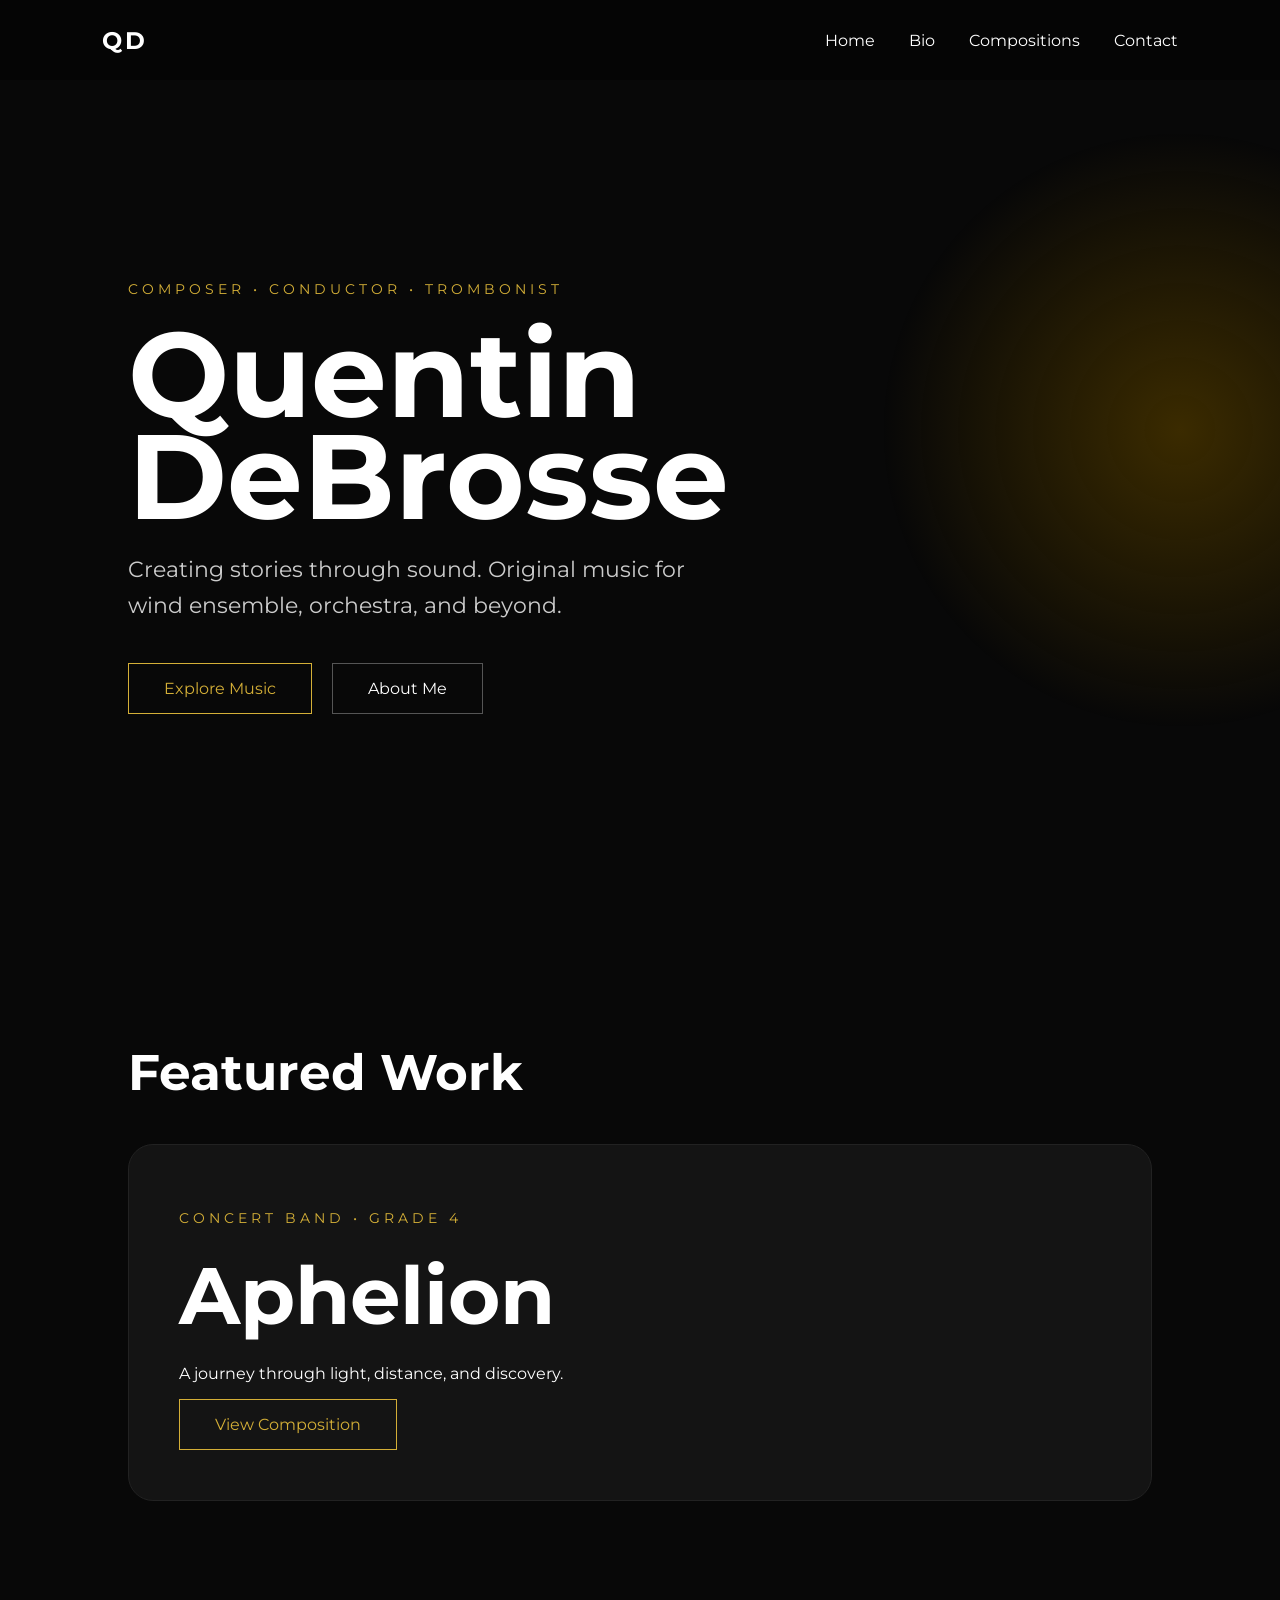
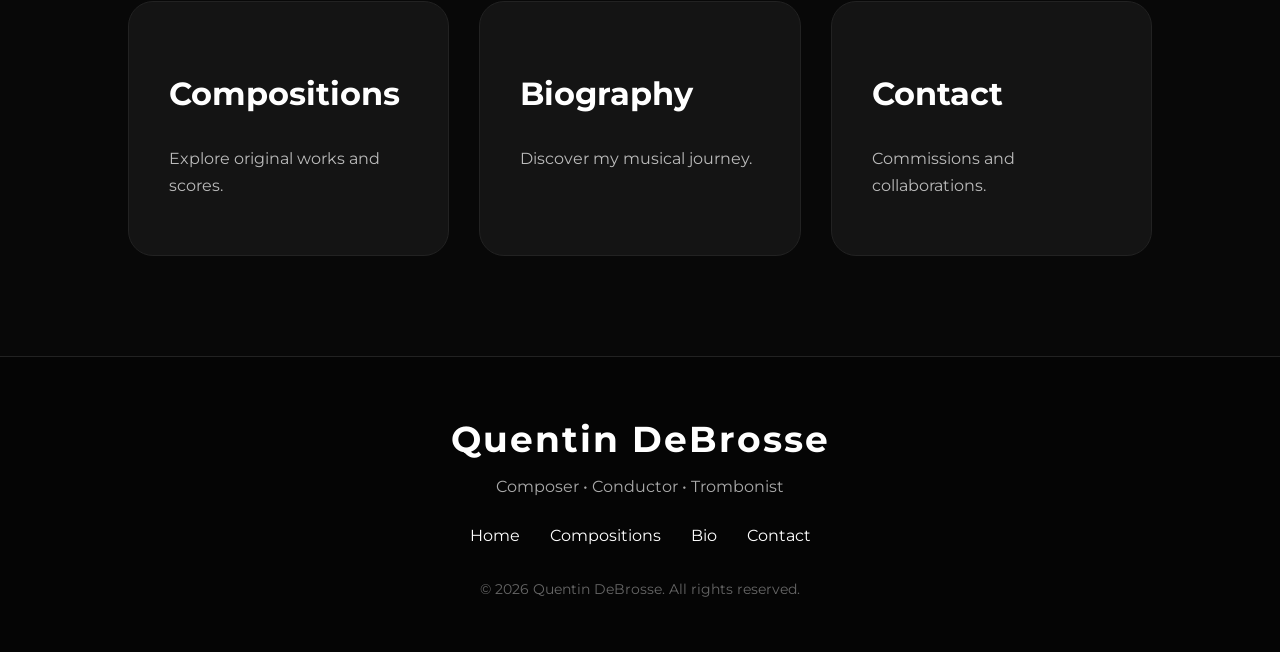
==== index.html @ 2dcfcf7d "Update index.html" ====
<!DOCTYPE html>
<html>

<head>
<title>Quentin DeBrosse | Composer</title>

<link rel="stylesheet" href="style.css?v=99">

<link rel="icon" type="image/png" href="favicon.png">
<link rel="shortcut icon" href="favicon.png">

</head>


<body>


<div class="particles">

<span></span><span></span><span></span><span></span><span></span>
<span></span><span></span><span></span><span></span><span></span>
<span></span><span></span><span></span><span></span><span></span>
<span></span><span></span><span></span><span></span><span></span>
<span></span><span></span><span></span><span></span><span></span>

</div>



<nav>

<h2>QD</h2>

<div>
<a href="index.html">Home</a>
<a href="bio.html">Bio</a>
<a href="compositions.html">Compositions</a>
<a href="contact.html">Contact</a>
</div>

</nav>





<section class="hero">


<div class="background-shape"></div>


<div class="hero-content">


<p class="eyebrow">
COMPOSER • CONDUCTOR • TROMBONIST
</p>



<h1>
Quentin<br>
DeBrosse
</h1>



<p class="hero-description">
Creating stories through sound.
Original music for wind ensemble, orchestra, and beyond.
</p>



<div class="hero-buttons">

<a class="button" href="compositions.html">
Explore Music
</a>


<a class="button secondary" href="bio.html">
About Me
</a>

</div>


</div>


</section>






<section class="featured">


<h2>
Featured Work
</h2>



<div class="feature-card">


<p class="eyebrow">
CONCERT BAND • GRADE 4
</p>


<h3>
Aphelion
</h3>


<p>
A journey through light, distance, and discovery.
</p>


<a class="button" href="compositions.html">
View Composition
</a>


</div>


</section>






<section class="quick-links">


<a href="compositions.html">

<h3>
Compositions
</h3>

<p>
Explore original works and scores.
</p>

</a>



<a href="bio.html">

<h3>
Biography
</h3>

<p>
Discover my musical journey.
</p>

</a>



<a href="contact.html">

<h3>
Contact
</h3>

<p>
Commissions and collaborations.
</p>

</a>


</section>





<footer>

<h2>Quentin DeBrosse</h2>

<p>
Composer • Conductor • Trombonist
</p>


<div class="footer-links">

<a href="index.html">Home</a>
<a href="compositions.html">Compositions</a>
<a href="bio.html">Bio</a>
<a href="contact.html">Contact</a>

</div>


<p class="copyright">
© 2026 Quentin DeBrosse. All rights reserved.
</p>


</footer>





</body>

</html>
---- style.css ----
@import url('https://fonts.googleapis.com/css2?family=Montserrat:wght@300;500;700&display=swap');

*{
    box-sizing:border-box;
}

html{
    scroll-behavior:smooth;
}

body{
    margin:0;
    background:#080808;
    color:white;
    font-family:'Montserrat',sans-serif;
    overflow-x:hidden;
}


/* =====================
   PARTICLES
===================== */

.particles{
    position:fixed;
    inset:0;
    overflow:hidden;
    pointer-events:none;
    z-index:0;
}


.particles span{
    position:absolute;
    width:4px;
    height:4px;
    background:#d4af37;
    border-radius:50%;
    opacity:.25;
    animation:float 20s infinite linear;
}


.particles span:nth-child(1){left:5%;animation-duration:18s;}
.particles span:nth-child(2){left:15%;animation-duration:25s;}
.particles span:nth-child(3){left:25%;animation-duration:22s;}
.particles span:nth-child(4){left:35%;animation-duration:30s;}
.particles span:nth-child(5){left:45%;animation-duration:20s;}
.particles span:nth-child(6){left:55%;animation-duration:27s;}
.particles span:nth-child(7){left:65%;animation-duration:23s;}
.particles span:nth-child(8){left:75%;animation-duration:31s;}
.particles span:nth-child(9){left:85%;animation-duration:21s;}
.particles span:nth-child(10){left:95%;animation-duration:28s;}



/* =====================
   NAVBAR
===================== */

nav{
    height:80px;
    display:flex;
    justify-content:space-between;
    align-items:center;
    padding:0 8%;
    background:#050505;
    position:relative;
    z-index:10;
}


nav h2{
    letter-spacing:3px;
}


nav a{
    color:white;
    text-decoration:none;
    margin-left:30px;
    transition:.3s;
}


nav a:hover{
    color:#d4af37;
}



/* =====================
   GLOBAL
===================== */

.eyebrow{
    color:#d4af37;
    letter-spacing:4px;
    font-size:14px;
}


.button{
    display:inline-block;
    padding:15px 35px;
    border:1px solid #d4af37;
    color:#d4af37;
    text-decoration:none;
    transition:.4s;
}


.button:hover{
    background:#d4af37;
    color:#000;
    transform:translateY(-5px);
}


/* =====================
   ANIMATIONS
===================== */

@keyframes float{
    from{
        transform:translateY(110vh);
    }

    to{
        transform:translateY(-20vh);
    }
}


@keyframes floatBox{
    0%,100%{
        transform:translateY(0);
    }

    50%{
        transform:translateY(-12px);
    }
}


@keyframes floatText{
    0%,100%{
        transform:translateY(0);
    }

    50%{
        transform:translateY(-8px);
    }
}


@keyframes fadeUp{
    from{
        opacity:0;
        transform:translateY(60px);
    }

    to{
        opacity:1;
        transform:none;
    }
}


@keyframes pulse{
    from{
        transform:scale(1);
    }

    to{
        transform:scale(1.25);
    }
}

/* =====================
   HOMEPAGE
===================== */


.hero{

    height:calc(100vh - 80px);
    display:flex;
    align-items:center;
    padding:0 10%;
    position:relative;
    overflow:hidden;
    z-index:2;

}


.background-shape{

    position:absolute;
    width:600px;
    height:600px;
    border-radius:50%;
    background:radial-gradient(circle,#3b2b00,transparent 70%);
    right:-200px;
    top:50px;
    animation:pulse 8s infinite alternate;

}



.hero-content{

    position:relative;
    z-index:3;
    animation:fadeUp 1.5s ease;

}



.hero h1{

    font-size:120px;
    line-height:.85;
    margin:25px 0;
    animation:titleMove 1.5s ease;

}



.hero-description{

    font-size:22px;
    max-width:600px;
    color:#ccc;
    line-height:1.6;

}



.hero-buttons{

    display:flex;
    gap:20px;
    margin-top:40px;

}



.secondary{

    border-color:#555;
    color:white;

}



/* =====================
   FEATURED SECTION
===================== */


.featured{

    padding:100px 10%;
    position:relative;
    z-index:2;

}



.featured h2{

    font-size:50px;

}



.feature-card{

    background:#141414;
    padding:50px;
    border-radius:25px;
    border:1px solid #222;
    animation:floatBox 8s infinite ease-in-out;
    transition:.5s;

}



.feature-card:hover{

    transform:translateY(-15px);
    border-color:#d4af37;
    box-shadow:0 30px 80px black;

}



.feature-card h3{

    font-size:80px;
    margin:20px 0;

}



/* =====================
   QUICK LINKS
===================== */


.quick-links{

    display:grid;
    grid-template-columns:repeat(3,1fr);
    gap:30px;
    padding:0 10% 100px;
    position:relative;
    z-index:2;

}



.quick-links a{

    background:#141414;
    border:1px solid #222;
    border-radius:25px;
    padding:40px;
    color:white;
    text-decoration:none;
    animation:floatBox 8s infinite ease-in-out;
    transition:.5s;

}



.quick-links a:hover{

    transform:translateY(-15px);
    border-color:#d4af37;
    box-shadow:0 25px 70px black;

}



.quick-links h3{

    font-size:32px;

}



.quick-links p{

    color:#bbb;
    line-height:1.7;

}



/* =====================
   COMPOSITIONS
===================== */


.composition-page{

    padding:100px 10%;
    position:relative;
    z-index:2;

}



.composition-header{

    animation:fadeUp 1.5s ease;
    margin-bottom:60px;

}



.composition-header h1{

    font-size:80px;
    margin:20px 0;

}



.composition-header p{

    color:#ccc;
    font-size:20px;

}



.composition-grid{

    display:grid;
    grid-template-columns:repeat(2,1fr);
    gap:45px;

}



.composition-card{

    background:#141414;
    border:1px solid #222;
    border-radius:25px;
    padding:30px;
    animation:floatBox 8s infinite ease-in-out;
    transition:.5s;

}



.composition-card:nth-child(2){

    animation-delay:2s;

}



.composition-card:hover{

    transform:translateY(-15px);
    border-color:#d4af37;
    box-shadow:0 30px 80px black;

}



.score-preview{

    height:420px;
    background:white;
    border-radius:18px;
    overflow:hidden;

}



.score-preview iframe{

    width:100%;
    height:100%;
    border:none;

}



.tags{

    display:flex;
    gap:10px;
    margin-top:25px;

}



.tags span{

    border:1px solid #d4af37;
    color:#d4af37;
    padding:7px 15px;
    border-radius:30px;
    font-size:13px;

}

/* =====================
   COMPOSITION DETAILS
===================== */


.composition-card h2{

    font-size:45px;
    margin:25px 0 5px;

}


.composition-card h3{

    font-size:18px;
    font-weight:300;
    font-style:italic;
    color:#999;

}


.composition-card p{

    color:#ccc;
    line-height:1.8;

}



.info{

    display:grid;
    grid-template-columns:1fr 1fr;
    border-top:1px solid #333;
    margin-top:25px;
    padding-top:25px;
    color:#ccc;

}



.buttons{

    display:flex;
    gap:15px;
    margin-top:30px;

}



/* =====================
   BIO PAGE
===================== */


.bio-hero{

    min-height:70vh;
    display:flex;
    flex-direction:column;
    justify-content:center;
    padding:0 10%;
    animation:fadeUp 1.5s ease;

}



.bio-hero h1{

    font-size:110px;
    line-height:.85;
    animation:floatText 6s infinite ease-in-out;

}



.bio-section{

    padding:70px 10%;

}



.bio-grid{

    display:grid;
    grid-template-columns:repeat(2,1fr);
    gap:40px;
    padding:0 10% 70px;

}



.bio-card{

    background:#141414;
    padding:45px;
    border-radius:25px;
    border:1px solid #222;
    animation:floatBox 7s infinite ease-in-out;
    transition:.5s;

}



.bio-card:hover{

    transform:translateY(-15px);
    border-color:#d4af37;
    box-shadow:0 30px 80px black;

}



.bio-card h2{

    font-size:40px;

}



.bio-card p{

    color:#ccc;
    line-height:1.8;

}



/* =====================
   CONTACT
===================== */


.contact-page{

    padding:100px 10%;
    position:relative;
    z-index:2;
    display:flex;
    flex-direction:column;
    align-items:center;
    text-align:center;

}



.contact-header{

    max-width:900px;
    animation:fadeUp 1.5s ease;
    margin-bottom:60px;

}



.contact-header h1{

    font-size:100px;
    margin:20px 0;
    animation:floatText 6s infinite ease-in-out;

}



.contact-header p{

    color:#ccc;
    font-size:20px;
    line-height:1.8;

}



.contact-card{

    width:100%;
    max-width:800px;
    background:#141414;
    border:1px solid #222;
    border-radius:30px;
    padding:55px;
    animation:floatBox 8s infinite ease-in-out;
    transition:.5s;

}



.contact-card:hover{

    transform:translateY(-15px);
    border-color:#d4af37;
    box-shadow:0 30px 80px black;

}



.contact-card h2{

    font-size:45px;
    margin-top:0;

}



.contact-card p{

    color:#ccc;
    line-height:1.8;
    font-size:18px;

}



.contact-links{

    display:flex;
    justify-content:center;
    align-items:center;
    gap:20px;
    margin-top:35px;

}



.contact-links a{

    padding:15px 30px;
    border:1px solid #d4af37;
    color:#d4af37;
    text-decoration:none;
    transition:.4s;

}



.contact-links a:hover{

    background:#d4af37;
    color:black;
    transform:translateY(-5px);

}

/* =====================
   FOOTER
===================== */


footer{

    background:#050505;
    border-top:1px solid #222;
    padding:60px 10% 40px;
    text-align:center;
    position:relative;
    z-index:3;
    animation:fadeUp 1.5s ease;

}



footer h2{

    font-size:36px;
    margin:0 0 10px;
    letter-spacing:2px;

}



footer p{

    color:#aaa;

}



.footer-links{

    display:flex;
    justify-content:center;
    gap:30px;
    margin:30px 0;

}



.footer-links a{

    color:white;
    text-decoration:none;
    transition:.3s;

}



.footer-links a:hover{

    color:#d4af37;
    transform:translateY(-3px);

}



.copyright{

    font-size:14px;
    margin-top:35px;
    color:#666;

}



/* =====================
   TITLE ANIMATION
===================== */


@keyframes titleMove{

    from{

        opacity:0;
        letter-spacing:20px;

    }

    to{

        opacity:1;
        letter-spacing:0;

    }

}



/* =====================
   MOBILE
===================== */


@media(max-width:900px){


    nav div{

        display:none;

    }


    .hero{

        padding:0 8%;

    }


    .hero h1{

        font-size:70px;

    }


    .hero-description{

        font-size:18px;

    }


    .hero-buttons{

        flex-direction:column;
        align-items:flex-start;

    }


    .featured,
    .composition-page,
    .contact-page{

        padding:70px 8%;

    }


    .feature-card h3{

        font-size:55px;

    }


    .composition-grid,
    .quick-links,
    .bio-grid{

        grid-template-columns:1fr;

    }


    .composition-header h1{

        font-size:55px;

    }


    .contact-header h1{

        font-size:65px;

    }


    .contact-card{

        padding:35px;

    }


    .contact-links{

        flex-direction:column;

    }


    .footer-links{

        flex-direction:column;
        gap:15px;

    }


}
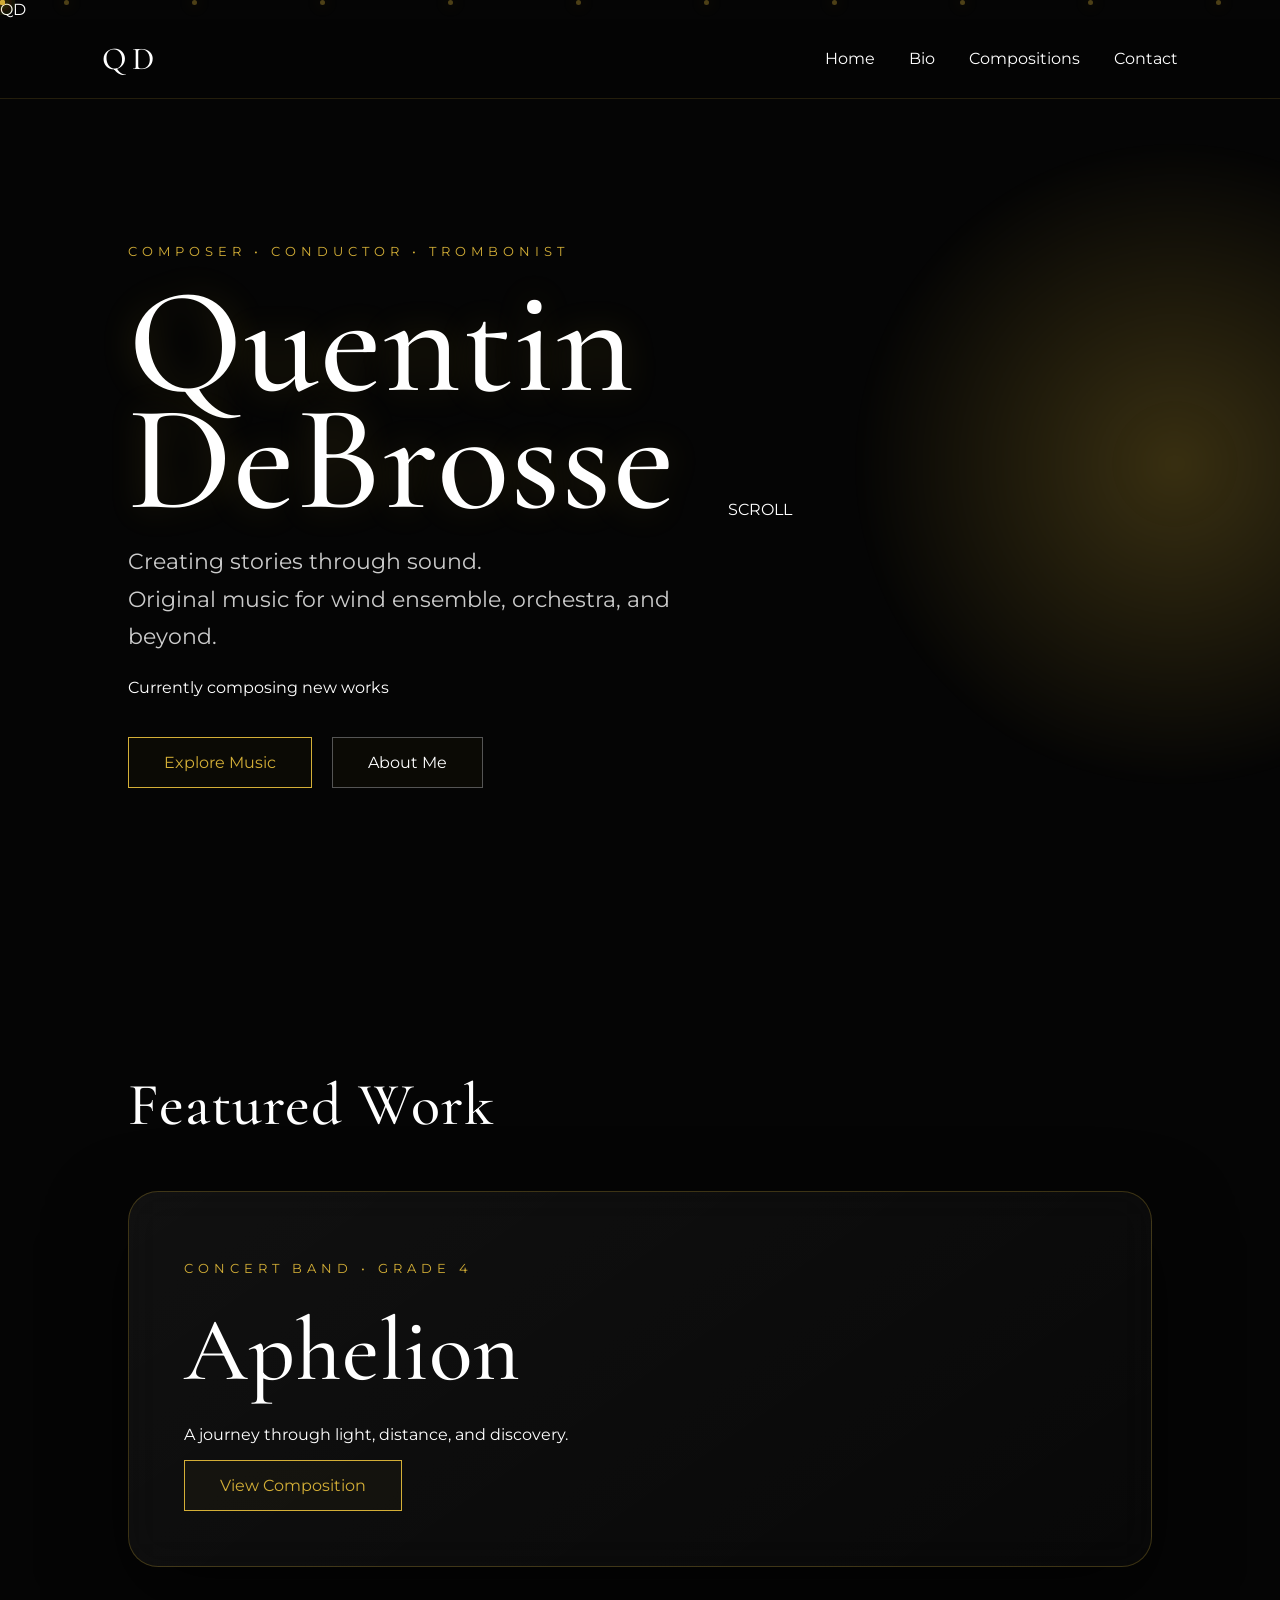
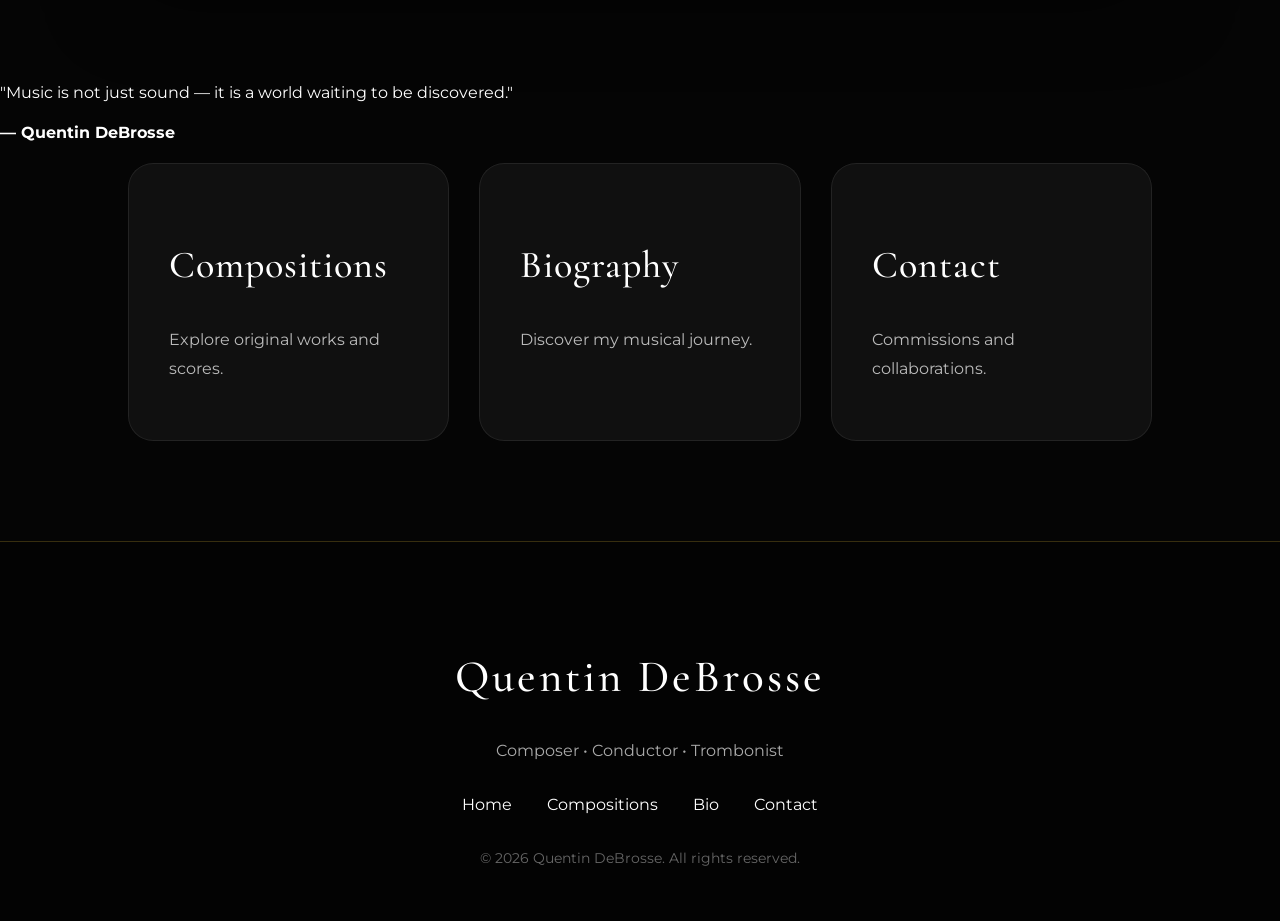
==== commit 863330c9: "Update index.html" ====
--- a/index.html
+++ b/index.html
@@ -2,9 +2,10 @@
 <html>
 
 <head>
+
 <title>Quentin DeBrosse | Composer</title>
 
-<link rel="stylesheet" href="style.css?v=99">
+<link rel="stylesheet" href="style.css?v=101">
 
 <link rel="icon" type="image/png" href="favicon.png">
 <link rel="shortcut icon" href="favicon.png">
@@ -14,6 +15,36 @@
 
 <body>
 
+
+<!-- PAGE LOADER -->
+
+<div class="page-loader">
+
+    <div class="loader-logo">
+        QD
+    </div>
+
+</div>
+
+
+
+
+<!-- GOLD AMBIENT BACKGROUND -->
+
+<div class="ambient-background"></div>
+
+
+
+
+<!-- MOUSE GLOW -->
+
+<div class="mouse-glow"></div>
+
+
+
+
+
+<!-- PARTICLES -->
 
 <div class="particles">
 
@@ -27,15 +58,34 @@
 
 
 
+
+
+
 <nav>
 
-<h2>QD</h2>
+<h2>
+QD
+</h2>
+
 
 <div>
-<a href="index.html">Home</a>
-<a href="bio.html">Bio</a>
-<a href="compositions.html">Compositions</a>
-<a href="contact.html">Contact</a>
+
+<a href="index.html">
+Home
+</a>
+
+<a href="bio.html">
+Bio
+</a>
+
+<a href="compositions.html">
+Compositions
+</a>
+
+<a href="contact.html">
+Contact
+</a>
+
 </div>
 
 </nav>
@@ -44,10 +94,16 @@
 
 
 
+
+
+
+
 <section class="hero">
 
 
 <div class="background-shape"></div>
+
+
 
 
 <div class="hero-content">
@@ -56,6 +112,7 @@
 <p class="eyebrow">
 COMPOSER • CONDUCTOR • TROMBONIST
 </p>
+
 
 
 
@@ -66,31 +123,77 @@
 
 
 
+
+
 <p class="hero-description">
-Creating stories through sound.
+
+Creating stories through sound.<br>
 Original music for wind ensemble, orchestra, and beyond.
-</p>
+
+</p>
+
+
+
+
+<div class="status-badge">
+
+<span></span>
+
+Currently composing new works
+
+</div>
+
+
 
 
 
 <div class="hero-buttons">
 
+
 <a class="button" href="compositions.html">
+
 Explore Music
-</a>
+
+</a>
+
+
 
 
 <a class="button secondary" href="bio.html">
+
 About Me
-</a>
-
-</div>
-
-
-</div>
+
+</a>
+
+
+
+</div>
+
+
+
+
+</div>
+
+
+
+
+
+<div class="scroll-indicator">
+
+<span></span>
+
+<p>
+SCROLL
+</p>
+
+</div>
+
 
 
 </section>
+
+
+
 
 
 
@@ -106,12 +209,16 @@
 
 
 
+
+
 <div class="feature-card">
 
 
 <p class="eyebrow">
 CONCERT BAND • GRADE 4
 </p>
+
+
 
 
 <h3>
@@ -119,17 +226,26 @@
 </h3>
 
 
+
+
 <p>
 A journey through light, distance, and discovery.
 </p>
 
 
+
+
 <a class="button" href="compositions.html">
+
 View Composition
-</a>
-
-
-</div>
+
+</a>
+
+
+
+
+</div>
+
 
 
 </section>
@@ -139,48 +255,96 @@
 
 
 
+
+
+
+<section class="quote-section">
+
+
+<p>
+
+"Music is not just sound — it is a world waiting to be discovered."
+
+</p>
+
+
+<h4>
+— Quentin DeBrosse
+</h4>
+
+
+</section>
+
+
+
+
+
+
+
+
+
 <section class="quick-links">
 
 
+
 <a href="compositions.html">
+
 
 <h3>
 Compositions
 </h3>
 
+
 <p>
 Explore original works and scores.
 </p>
 
-</a>
+
+</a>
+
+
+
 
 
 
 <a href="bio.html">
+
 
 <h3>
 Biography
 </h3>
 
+
 <p>
 Discover my musical journey.
 </p>
 
-</a>
+
+</a>
+
+
+
+
 
 
 
 <a href="contact.html">
+
 
 <h3>
 Contact
 </h3>
 
+
 <p>
 Commissions and collaborations.
 </p>
 
-</a>
+
+</a>
+
+
+
 
 
 </section>
@@ -189,28 +353,65 @@
 
 
 
+
+
+
+
 <footer>
 
-<h2>Quentin DeBrosse</h2>
+
+<h2>
+Quentin DeBrosse
+</h2>
+
+
+
 
 <p>
 Composer • Conductor • Trombonist
 </p>
 
 
+
+
+
 <div class="footer-links">
 
-<a href="index.html">Home</a>
-<a href="compositions.html">Compositions</a>
-<a href="bio.html">Bio</a>
-<a href="contact.html">Contact</a>
-
-</div>
+
+<a href="index.html">
+Home
+</a>
+
+
+<a href="compositions.html">
+Compositions
+</a>
+
+
+<a href="bio.html">
+Bio
+</a>
+
+
+<a href="contact.html">
+Contact
+</a>
+
+
+</div>
+
+
+
+
 
 
 <p class="copyright">
+
 © 2026 Quentin DeBrosse. All rights reserved.
-</p>
+
+</p>
+
+
 
 
 </footer>
@@ -219,6 +420,28 @@
 
 
 
+
+
+<script>
+
+const glow = document.querySelector(".mouse-glow");
+
+
+document.addEventListener("mousemove", e => {
+
+    glow.style.left = e.clientX + "px";
+
+    glow.style.top = e.clientY + "px";
+
+});
+
+
+</script>
+
+
+
+
+
 </body>
 
 </html>
--- a/style.css
+++ b/style.css
@@ -1,44 +1,100 @@
-@import url('https://fonts.googleapis.com/css2?family=Montserrat:wght@300;500;700&display=swap');
+@import url('https://fonts.googleapis.com/css2?family=Cormorant+Garamond:wght@300;400;500;600;700&family=Montserrat:wght@300;500;700&display=swap');
+
 
 *{
     box-sizing:border-box;
 }
 
+
 html{
     scroll-behavior:smooth;
 }
 
+
 body{
+
     margin:0;
-    background:#080808;
+
+    background:#050505;
+
     color:white;
+
     font-family:'Montserrat',sans-serif;
+
     overflow-x:hidden;
+
 }
 
 
 /* =====================
-   PARTICLES
+   TYPOGRAPHY
 ===================== */
 
+
+h1,
+h2,
+h3{
+
+    font-family:'Cormorant Garamond',serif;
+
+    font-weight:500;
+
+    letter-spacing:1px;
+
+}
+
+
+h1{
+
+    text-shadow:
+    0 0 35px rgba(212,175,55,.18);
+
+}
+
+
+
+/* =====================
+   GOLD PARTICLES
+===================== */
+
+
 .particles{
+
     position:fixed;
+
     inset:0;
+
     overflow:hidden;
+
     pointer-events:none;
+
     z-index:0;
-}
+
+}
+
 
 
 .particles span{
+
     position:absolute;
-    width:4px;
-    height:4px;
+
+    width:5px;
+
+    height:5px;
+
     background:#d4af37;
+
     border-radius:50%;
-    opacity:.25;
-    animation:float 20s infinite linear;
-}
+
+    opacity:.35;
+
+    filter:
+    drop-shadow(0 0 8px #d4af37);
+
+    animation:float 18s infinite linear;
+
+}
+
 
 
 .particles span:nth-child(1){left:5%;animation-duration:18s;}
@@ -54,167 +110,311 @@
 
 
 
+
 /* =====================
    NAVBAR
 ===================== */
 
+
 nav{
-    height:80px;
-    display:flex;
-    justify-content:space-between;
-    align-items:center;
-    padding:0 8%;
-    background:#050505;
-    position:relative;
-    z-index:10;
-}
+
+height:80px;
+
+display:flex;
+
+justify-content:space-between;
+
+align-items:center;
+
+padding:0 8%;
+
+background:rgba(5,5,5,.75);
+
+backdrop-filter:blur(15px);
+
+position:relative;
+
+z-index:10;
+
+border-bottom:1px solid rgba(212,175,55,.15);
+
+}
+
 
 
 nav h2{
-    letter-spacing:3px;
-}
+
+font-size:32px;
+
+letter-spacing:5px;
+
+}
+
 
 
 nav a{
-    color:white;
-    text-decoration:none;
-    margin-left:30px;
-    transition:.3s;
-}
+
+color:white;
+
+text-decoration:none;
+
+margin-left:30px;
+
+transition:.35s;
+
+}
+
 
 
 nav a:hover{
-    color:#d4af37;
+
+color:#d4af37;
+
+text-shadow:
+
+0 0 15px #d4af37;
+
 }
 
 
 
 /* =====================
-   GLOBAL
+ GLOBAL
 ===================== */
 
+
 .eyebrow{
-    color:#d4af37;
-    letter-spacing:4px;
-    font-size:14px;
-}
+
+color:#d4af37;
+
+letter-spacing:5px;
+
+font-size:13px;
+
+}
+
 
 
 .button{
-    display:inline-block;
-    padding:15px 35px;
-    border:1px solid #d4af37;
-    color:#d4af37;
-    text-decoration:none;
-    transition:.4s;
-}
+
+display:inline-block;
+
+padding:15px 35px;
+
+border:1px solid #d4af37;
+
+color:#d4af37;
+
+text-decoration:none;
+
+background:rgba(212,175,55,.03);
+
+transition:.4s;
+
+}
+
 
 
 .button:hover{
-    background:#d4af37;
-    color:#000;
-    transform:translateY(-5px);
-}
-
+
+background:#d4af37;
+
+color:#050505;
+
+box-shadow:
+0 0 30px rgba(212,175,55,.6);
+
+transform:translateY(-5px);
+
+}
 
 /* =====================
    ANIMATIONS
 ===================== */
 
+
 @keyframes float{
-    from{
-        transform:translateY(110vh);
-    }
-
-    to{
-        transform:translateY(-20vh);
-    }
-}
+
+from{
+
+transform:translateY(110vh);
+
+}
+
+to{
+
+transform:translateY(-20vh);
+
+}
+
+}
+
 
 
 @keyframes floatBox{
-    0%,100%{
-        transform:translateY(0);
-    }
-
-    50%{
-        transform:translateY(-12px);
-    }
-}
+
+0%,100%{
+
+transform:translateY(0);
+
+}
+
+50%{
+
+transform:translateY(-12px);
+
+}
+
+}
+
 
 
 @keyframes floatText{
-    0%,100%{
-        transform:translateY(0);
-    }
-
-    50%{
-        transform:translateY(-8px);
-    }
-}
+
+0%,100%{
+
+transform:translateY(0);
+
+}
+
+50%{
+
+transform:translateY(-8px);
+
+}
+
+}
+
 
 
 @keyframes fadeUp{
-    from{
-        opacity:0;
-        transform:translateY(60px);
-    }
-
-    to{
-        opacity:1;
-        transform:none;
-    }
-}
+
+from{
+
+opacity:0;
+
+transform:translateY(60px);
+
+}
+
+to{
+
+opacity:1;
+
+transform:none;
+
+}
+
+}
+
 
 
 @keyframes pulse{
-    from{
-        transform:scale(1);
-    }
-
-    to{
-        transform:scale(1.25);
-    }
-}
+
+from{
+
+transform:scale(1);
+
+}
+
+to{
+
+transform:scale(1.25);
+
+}
+
+}
+
+
+
+@keyframes titleMove{
+
+from{
+
+opacity:0;
+
+letter-spacing:25px;
+
+}
+
+to{
+
+opacity:1;
+
+letter-spacing:2px;
+
+}
+
+}
+
+
+
 
 /* =====================
-   HOMEPAGE
+   HOMEPAGE HERO
 ===================== */
 
 
 .hero{
 
-    height:calc(100vh - 80px);
-    display:flex;
-    align-items:center;
-    padding:0 10%;
-    position:relative;
-    overflow:hidden;
-    z-index:2;
-
-}
+height:calc(100vh - 80px);
+
+display:flex;
+
+align-items:center;
+
+padding:0 10%;
+
+position:relative;
+
+overflow:hidden;
+
+z-index:2;
+
+}
+
 
 
 .background-shape{
 
-    position:absolute;
-    width:600px;
-    height:600px;
-    border-radius:50%;
-    background:radial-gradient(circle,#3b2b00,transparent 70%);
-    right:-200px;
-    top:50px;
-    animation:pulse 8s infinite alternate;
-
-}
+position:absolute;
+
+width:650px;
+
+height:650px;
+
+border-radius:50%;
+
+
+background:
+
+radial-gradient(
+circle,
+rgba(212,175,55,.25),
+transparent 70%
+);
+
+
+right:-220px;
+
+top:40px;
+
+animation:pulse 8s infinite alternate;
+
+filter:blur(5px);
+
+}
+
 
 
 
 .hero-content{
 
-    position:relative;
-    z-index:3;
-    animation:fadeUp 1.5s ease;
+position:relative;
+
+z-index:3;
+
+animation:fadeUp 1.5s ease;
 
 }
 
@@ -222,10 +422,13 @@
 
 .hero h1{
 
-    font-size:120px;
-    line-height:.85;
-    margin:25px 0;
-    animation:titleMove 1.5s ease;
+font-size:150px;
+
+line-height:.78;
+
+margin:25px 0;
+
+animation:titleMove 1.5s ease;
 
 }
 
@@ -233,44 +436,55 @@
 
 .hero-description{
 
-    font-size:22px;
-    max-width:600px;
-    color:#ccc;
-    line-height:1.6;
-
-}
+font-size:22px;
+
+max-width:600px;
+
+color:#ccc;
+
+line-height:1.7;
+
+}
+
 
 
 
 .hero-buttons{
 
-    display:flex;
-    gap:20px;
-    margin-top:40px;
-
-}
+display:flex;
+
+gap:20px;
+
+margin-top:40px;
+
+}
+
 
 
 
 .secondary{
 
-    border-color:#555;
-    color:white;
-
-}
+border-color:#555;
+
+color:white;
+
+}
+
 
 
 
 /* =====================
-   FEATURED SECTION
+ FEATURED
 ===================== */
 
 
 .featured{
 
-    padding:100px 10%;
-    position:relative;
-    z-index:2;
+padding:100px 10%;
+
+position:relative;
+
+z-index:2;
 
 }
 
@@ -278,7 +492,7 @@
 
 .featured h2{
 
-    font-size:50px;
+font-size:60px;
 
 }
 
@@ -286,12 +500,38 @@
 
 .feature-card{
 
-    background:#141414;
-    padding:50px;
-    border-radius:25px;
-    border:1px solid #222;
-    animation:floatBox 8s infinite ease-in-out;
-    transition:.5s;
+background:
+
+linear-gradient(
+145deg,
+rgba(255,255,255,.05),
+rgba(255,255,255,.015)
+);
+
+
+backdrop-filter:blur(20px);
+
+
+padding:55px;
+
+
+border-radius:30px;
+
+
+border:
+
+1px solid rgba(212,175,55,.25);
+
+
+animation:floatBox 8s infinite ease-in-out;
+
+
+transition:.5s;
+
+
+box-shadow:
+
+0 30px 80px rgba(0,0,0,.6);
 
 }
 
@@ -299,36 +539,53 @@
 
 .feature-card:hover{
 
-    transform:translateY(-15px);
-    border-color:#d4af37;
-    box-shadow:0 30px 80px black;
-
-}
+transform:
+
+translateY(-15px)
+scale(1.02);
+
+
+border-color:#d4af37;
+
+
+box-shadow:
+
+0 35px 90px rgba(212,175,55,.18);
+
+}
+
 
 
 
 .feature-card h3{
 
-    font-size:80px;
-    margin:20px 0;
-
-}
+font-size:90px;
+
+margin:20px 0;
+
+}
+
 
 
 
 /* =====================
-   QUICK LINKS
+ QUICK LINKS
 ===================== */
 
 
 .quick-links{
 
-    display:grid;
-    grid-template-columns:repeat(3,1fr);
-    gap:30px;
-    padding:0 10% 100px;
-    position:relative;
-    z-index:2;
+display:grid;
+
+grid-template-columns:repeat(3,1fr);
+
+gap:30px;
+
+padding:0 10% 100px;
+
+position:relative;
+
+z-index:2;
 
 }
 
@@ -336,14 +593,35 @@
 
 .quick-links a{
 
-    background:#141414;
-    border:1px solid #222;
-    border-radius:25px;
-    padding:40px;
-    color:white;
-    text-decoration:none;
-    animation:floatBox 8s infinite ease-in-out;
-    transition:.5s;
+background:
+
+rgba(20,20,20,.75);
+
+
+backdrop-filter:blur(20px);
+
+
+border:
+
+1px solid rgba(255,255,255,.08);
+
+
+border-radius:25px;
+
+
+padding:40px;
+
+
+color:white;
+
+
+text-decoration:none;
+
+
+animation:floatBox 8s infinite ease-in-out;
+
+
+transition:.5s;
 
 }
 
@@ -351,17 +629,26 @@
 
 .quick-links a:hover{
 
-    transform:translateY(-15px);
-    border-color:#d4af37;
-    box-shadow:0 25px 70px black;
-
-}
+transform:
+
+translateY(-15px);
+
+
+border-color:#d4af37;
+
+
+box-shadow:
+
+0 30px 80px rgba(212,175,55,.15);
+
+}
+
 
 
 
 .quick-links h3{
 
-    font-size:32px;
+font-size:38px;
 
 }
 
@@ -369,32 +656,38 @@
 
 .quick-links p{
 
-    color:#bbb;
-    line-height:1.7;
-
-}
+color:#bbb;
+
+line-height:1.8;
+
+}
+
 
 
 
 /* =====================
-   COMPOSITIONS
+ COMPOSITIONS
 ===================== */
 
 
 .composition-page{
 
-    padding:100px 10%;
-    position:relative;
-    z-index:2;
-
-}
+padding:100px 10%;
+
+position:relative;
+
+z-index:2;
+
+}
+
 
 
 
 .composition-header{
 
-    animation:fadeUp 1.5s ease;
-    margin-bottom:60px;
+animation:fadeUp 1.5s ease;
+
+margin-bottom:60px;
 
 }
 
@@ -402,8 +695,9 @@
 
 .composition-header h1{
 
-    font-size:80px;
-    margin:20px 0;
+font-size:95px;
+
+margin:20px 0;
 
 }
 
@@ -411,39 +705,60 @@
 
 .composition-header p{
 
-    color:#ccc;
-    font-size:20px;
-
-}
+color:#ccc;
+
+font-size:20px;
+
+}
+
 
 
 
 .composition-grid{
 
-    display:grid;
-    grid-template-columns:repeat(2,1fr);
-    gap:45px;
-
-}
+display:grid;
+
+grid-template-columns:repeat(2,1fr);
+
+gap:45px;
+
+}
+
+
 
 
 
 .composition-card{
 
-    background:#141414;
-    border:1px solid #222;
-    border-radius:25px;
-    padding:30px;
-    animation:floatBox 8s infinite ease-in-out;
-    transition:.5s;
-
-}
-
-
-
-.composition-card:nth-child(2){
-
-    animation-delay:2s;
+
+background:
+
+linear-gradient(
+145deg,
+rgba(255,255,255,.06),
+rgba(255,255,255,.015)
+);
+
+
+backdrop-filter:blur(20px);
+
+
+border:
+
+1px solid rgba(212,175,55,.2);
+
+
+border-radius:30px;
+
+
+padding:35px;
+
+
+animation:floatBox 8s infinite ease-in-out;
+
+
+transition:.5s;
+
 
 }
 
@@ -451,52 +766,119 @@
 
 .composition-card:hover{
 
-    transform:translateY(-15px);
-    border-color:#d4af37;
-    box-shadow:0 30px 80px black;
-
-}
+
+transform:
+
+translateY(-15px)
+scale(1.015);
+
+
+border-color:#d4af37;
+
+
+box-shadow:
+
+0 40px 100px rgba(212,175,55,.15);
+
+
+}
+
 
 
 
 .score-preview{
 
-    height:420px;
-    background:white;
-    border-radius:18px;
-    overflow:hidden;
-
-}
+height:420px;
+
+background:white;
+
+border-radius:20px;
+
+overflow:hidden;
+
+}
+
 
 
 
 .score-preview iframe{
 
-    width:100%;
-    height:100%;
-    border:none;
-
-}
+width:100%;
+
+height:100%;
+
+border:none;
+
+}
+
+
 
 
 
 .tags{
 
-    display:flex;
-    gap:10px;
-    margin-top:25px;
-
-}
+display:flex;
+
+gap:10px;
+
+margin-top:25px;
+
+}
+
 
 
 
 .tags span{
 
-    border:1px solid #d4af37;
-    color:#d4af37;
-    padding:7px 15px;
-    border-radius:30px;
-    font-size:13px;
+border:
+
+1px solid #d4af37;
+
+
+color:#d4af37;
+
+
+padding:7px 15px;
+
+
+border-radius:30px;
+
+
+font-size:13px;
+
+}
+
+
+
+.composition-card h2{
+
+font-size:60px;
+
+margin:25px 0 5px;
+
+}
+
+
+
+.composition-card h3{
+
+font-size:18px;
+
+font-weight:300;
+
+font-style:italic;
+
+color:#999;
+
+}
+
+
+
+.composition-card p{
+
+color:#ccc;
+
+line-height:1.8;
 
 }
 
@@ -505,53 +887,38 @@
 ===================== */
 
 
-.composition-card h2{
-
-    font-size:45px;
-    margin:25px 0 5px;
-
-}
-
-
-.composition-card h3{
-
-    font-size:18px;
-    font-weight:300;
-    font-style:italic;
-    color:#999;
-
-}
-
-
-.composition-card p{
-
-    color:#ccc;
-    line-height:1.8;
-
-}
-
-
-
 .info{
 
-    display:grid;
-    grid-template-columns:1fr 1fr;
-    border-top:1px solid #333;
-    margin-top:25px;
-    padding-top:25px;
-    color:#ccc;
-
-}
+display:grid;
+
+grid-template-columns:1fr 1fr;
+
+border-top:
+
+1px solid rgba(255,255,255,.15);
+
+
+margin-top:25px;
+
+padding-top:25px;
+
+color:#ccc;
+
+}
+
 
 
 
 .buttons{
 
-    display:flex;
-    gap:15px;
-    margin-top:30px;
-
-}
+display:flex;
+
+gap:15px;
+
+margin-top:30px;
+
+}
+
 
 
 
@@ -562,83 +929,127 @@
 
 .bio-hero{
 
-    min-height:70vh;
-    display:flex;
-    flex-direction:column;
-    justify-content:center;
-    padding:0 10%;
-    animation:fadeUp 1.5s ease;
-
-}
+min-height:70vh;
+
+display:flex;
+
+flex-direction:column;
+
+justify-content:center;
+
+padding:0 10%;
+
+animation:fadeUp 1.5s ease;
+
+}
+
 
 
 
 .bio-hero h1{
 
-    font-size:110px;
-    line-height:.85;
-    animation:floatText 6s infinite ease-in-out;
-
-}
+font-size:120px;
+
+line-height:.85;
+
+animation:floatText 6s infinite ease-in-out;
+
+}
+
 
 
 
 .bio-section{
 
-    padding:70px 10%;
-
-}
+padding:70px 10%;
+
+}
+
 
 
 
 .bio-grid{
 
-    display:grid;
-    grid-template-columns:repeat(2,1fr);
-    gap:40px;
-    padding:0 10% 70px;
-
-}
+display:grid;
+
+grid-template-columns:repeat(2,1fr);
+
+gap:40px;
+
+padding:0 10% 70px;
+
+}
+
 
 
 
 .bio-card{
 
-    background:#141414;
-    padding:45px;
-    border-radius:25px;
-    border:1px solid #222;
-    animation:floatBox 7s infinite ease-in-out;
-    transition:.5s;
-
-}
+background:
+
+linear-gradient(
+145deg,
+rgba(255,255,255,.05),
+rgba(255,255,255,.01)
+);
+
+
+backdrop-filter:blur(20px);
+
+
+padding:45px;
+
+
+border-radius:30px;
+
+
+border:
+
+1px solid rgba(212,175,55,.2);
+
+
+animation:floatBox 7s infinite ease-in-out;
+
+
+transition:.5s;
+
+}
+
 
 
 
 .bio-card:hover{
 
-    transform:translateY(-15px);
-    border-color:#d4af37;
-    box-shadow:0 30px 80px black;
-
-}
+transform:translateY(-15px);
+
+border-color:#d4af37;
+
+box-shadow:
+
+0 30px 80px rgba(212,175,55,.15);
+
+}
+
 
 
 
 .bio-card h2{
 
-    font-size:40px;
-
-}
+font-size:45px;
+
+}
+
 
 
 
 .bio-card p{
 
-    color:#ccc;
-    line-height:1.8;
-
-}
+color:#ccc;
+
+line-height:1.9;
+
+}
+
 
 
 
@@ -649,123 +1060,198 @@
 
 .contact-page{
 
-    padding:100px 10%;
-    position:relative;
-    z-index:2;
-    display:flex;
-    flex-direction:column;
-    align-items:center;
-    text-align:center;
-
-}
+padding:100px 10%;
+
+position:relative;
+
+z-index:2;
+
+display:flex;
+
+flex-direction:column;
+
+align-items:center;
+
+text-align:center;
+
+}
+
 
 
 
 .contact-header{
 
-    max-width:900px;
-    animation:fadeUp 1.5s ease;
-    margin-bottom:60px;
-
-}
+max-width:900px;
+
+animation:fadeUp 1.5s ease;
+
+margin-bottom:60px;
+
+}
+
 
 
 
 .contact-header h1{
 
-    font-size:100px;
-    margin:20px 0;
-    animation:floatText 6s infinite ease-in-out;
-
-}
+font-size:110px;
+
+margin:20px 0;
+
+animation:floatText 6s infinite ease-in-out;
+
+}
+
 
 
 
 .contact-header p{
 
-    color:#ccc;
-    font-size:20px;
-    line-height:1.8;
-
-}
+color:#ccc;
+
+font-size:20px;
+
+line-height:1.8;
+
+}
+
 
 
 
 .contact-card{
 
-    width:100%;
-    max-width:800px;
-    background:#141414;
-    border:1px solid #222;
-    border-radius:30px;
-    padding:55px;
-    animation:floatBox 8s infinite ease-in-out;
-    transition:.5s;
-
-}
+
+width:100%;
+
+max-width:800px;
+
+
+background:
+
+linear-gradient(
+145deg,
+rgba(255,255,255,.06),
+rgba(255,255,255,.015)
+);
+
+
+backdrop-filter:blur(20px);
+
+
+border:
+
+1px solid rgba(212,175,55,.25);
+
+
+border-radius:30px;
+
+
+padding:55px;
+
+
+animation:floatBox 8s infinite ease-in-out;
+
+
+transition:.5s;
+
+}
+
 
 
 
 .contact-card:hover{
 
-    transform:translateY(-15px);
-    border-color:#d4af37;
-    box-shadow:0 30px 80px black;
-
-}
+transform:translateY(-15px);
+
+border-color:#d4af37;
+
+box-shadow:
+
+0 40px 100px rgba(212,175,55,.18);
+
+}
+
 
 
 
 .contact-card h2{
 
-    font-size:45px;
-    margin-top:0;
-
-}
+font-size:55px;
+
+margin-top:0;
+
+}
+
 
 
 
 .contact-card p{
 
-    color:#ccc;
-    line-height:1.8;
-    font-size:18px;
-
-}
+color:#ccc;
+
+line-height:1.8;
+
+font-size:18px;
+
+}
+
 
 
 
 .contact-links{
 
-    display:flex;
-    justify-content:center;
-    align-items:center;
-    gap:20px;
-    margin-top:35px;
-
-}
+display:flex;
+
+justify-content:center;
+
+gap:20px;
+
+margin-top:35px;
+
+}
+
 
 
 
 .contact-links a{
 
-    padding:15px 30px;
-    border:1px solid #d4af37;
-    color:#d4af37;
-    text-decoration:none;
-    transition:.4s;
-
-}
+padding:15px 30px;
+
+border:
+
+1px solid #d4af37;
+
+
+color:#d4af37;
+
+
+text-decoration:none;
+
+
+transition:.4s;
+
+}
+
 
 
 
 .contact-links a:hover{
 
-    background:#d4af37;
-    color:black;
-    transform:translateY(-5px);
-
-}
+background:#d4af37;
+
+color:black;
+
+transform:translateY(-5px);
+
+box-shadow:
+
+0 0 30px rgba(212,175,55,.5);
+
+}
+
+
+
+
 
 /* =====================
    FOOTER
@@ -774,98 +1260,96 @@
 
 footer{
 
-    background:#050505;
-    border-top:1px solid #222;
-    padding:60px 10% 40px;
-    text-align:center;
-    position:relative;
-    z-index:3;
-    animation:fadeUp 1.5s ease;
-
-}
+background:#030303;
+
+
+border-top:
+
+1px solid rgba(212,175,55,.25);
+
+
+padding:70px 10% 40px;
+
+
+text-align:center;
+
+
+position:relative;
+
+
+z-index:3;
+
+
+}
+
 
 
 
 footer h2{
 
-    font-size:36px;
-    margin:0 0 10px;
-    letter-spacing:2px;
-
-}
+font-size:45px;
+
+letter-spacing:3px;
+
+}
+
 
 
 
 footer p{
 
-    color:#aaa;
-
-}
+color:#aaa;
+
+}
+
 
 
 
 .footer-links{
 
-    display:flex;
-    justify-content:center;
-    gap:30px;
-    margin:30px 0;
-
-}
+display:flex;
+
+justify-content:center;
+
+gap:35px;
+
+margin:35px 0;
+
+}
+
 
 
 
 .footer-links a{
 
-    color:white;
-    text-decoration:none;
-    transition:.3s;
-
-}
+color:white;
+
+text-decoration:none;
+
+transition:.3s;
+
+}
+
 
 
 
 .footer-links a:hover{
 
-    color:#d4af37;
-    transform:translateY(-3px);
-
-}
+color:#d4af37;
+
+}
+
 
 
 
 .copyright{
 
-    font-size:14px;
-    margin-top:35px;
-    color:#666;
-
-}
-
-
-
-/* =====================
-   TITLE ANIMATION
-===================== */
-
-
-@keyframes titleMove{
-
-    from{
-
-        opacity:0;
-        letter-spacing:20px;
-
-    }
-
-    to{
-
-        opacity:1;
-        letter-spacing:0;
-
-    }
-
-}
+font-size:14px;
+
+color:#666;
+
+}
+
 
 
 
@@ -877,102 +1361,124 @@
 @media(max-width:900px){
 
 
-    nav div{
-
-        display:none;
-
-    }
-
-
-    .hero{
-
-        padding:0 8%;
-
-    }
-
-
-    .hero h1{
-
-        font-size:70px;
-
-    }
-
-
-    .hero-description{
-
-        font-size:18px;
-
-    }
-
-
-    .hero-buttons{
-
-        flex-direction:column;
-        align-items:flex-start;
-
-    }
-
-
-    .featured,
-    .composition-page,
-    .contact-page{
-
-        padding:70px 8%;
-
-    }
-
-
-    .feature-card h3{
-
-        font-size:55px;
-
-    }
-
-
-    .composition-grid,
-    .quick-links,
-    .bio-grid{
-
-        grid-template-columns:1fr;
-
-    }
-
-
-    .composition-header h1{
-
-        font-size:55px;
-
-    }
-
-
-    .contact-header h1{
-
-        font-size:65px;
-
-    }
-
-
-    .contact-card{
-
-        padding:35px;
-
-    }
-
-
-    .contact-links{
-
-        flex-direction:column;
-
-    }
-
-
-    .footer-links{
-
-        flex-direction:column;
-        gap:15px;
-
-    }
-
-
-}
-
+nav div{
+
+display:none;
+
+}
+
+
+
+.hero{
+
+padding:0 8%;
+
+}
+
+
+
+.hero h1{
+
+font-size:75px;
+
+}
+
+
+
+.hero-description{
+
+font-size:18px;
+
+}
+
+
+
+.hero-buttons{
+
+flex-direction:column;
+
+align-items:flex-start;
+
+}
+
+
+
+.featured,
+.composition-page,
+.contact-page{
+
+padding:70px 8%;
+
+}
+
+
+
+.feature-card h3{
+
+font-size:60px;
+
+}
+
+
+
+.composition-grid,
+.quick-links,
+.bio-grid{
+
+grid-template-columns:1fr;
+
+}
+
+
+
+.composition-header h1{
+
+font-size:60px;
+
+}
+
+
+
+.composition-card h2{
+
+font-size:45px;
+
+}
+
+
+
+.contact-header h1{
+
+font-size:70px;
+
+}
+
+
+
+.contact-card{
+
+padding:35px;
+
+}
+
+
+
+.contact-links{
+
+flex-direction:column;
+
+}
+
+
+
+.footer-links{
+
+flex-direction:column;
+
+gap:15px;
+
+}
+
+
+}
+
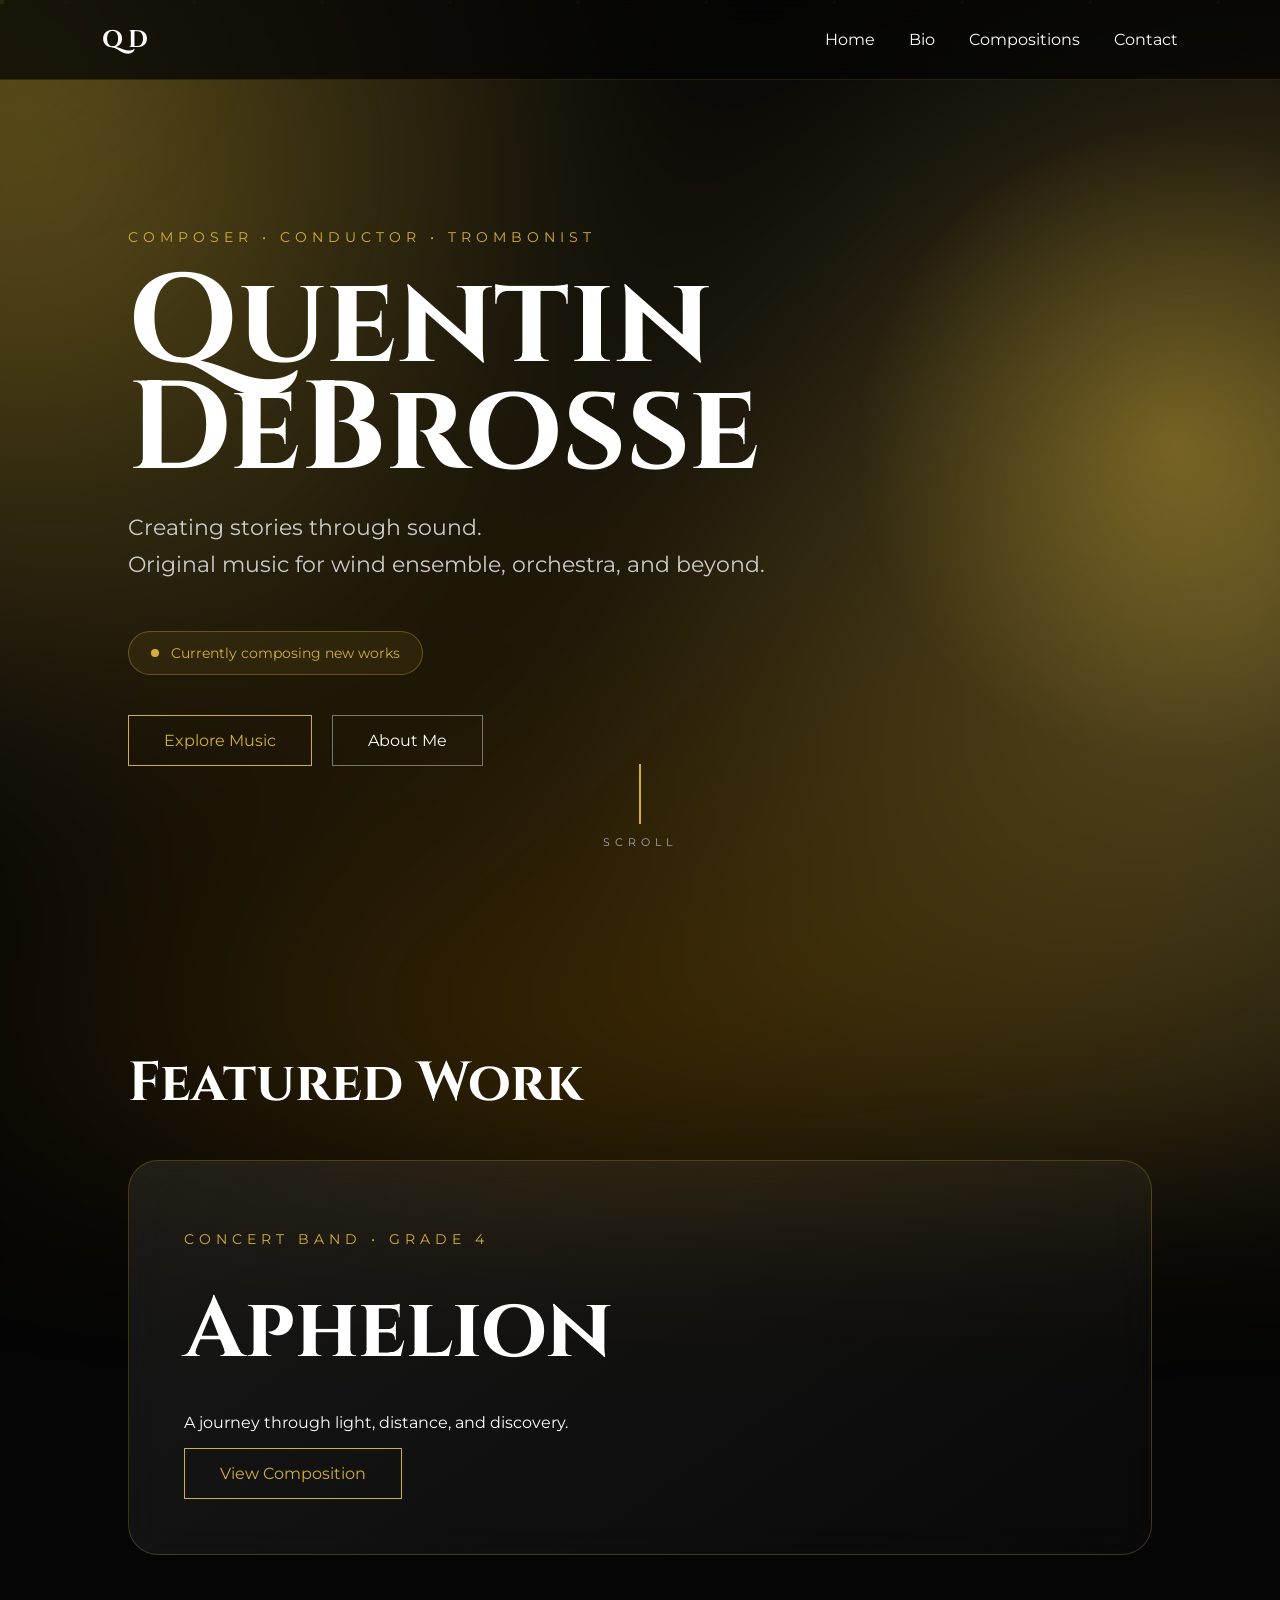
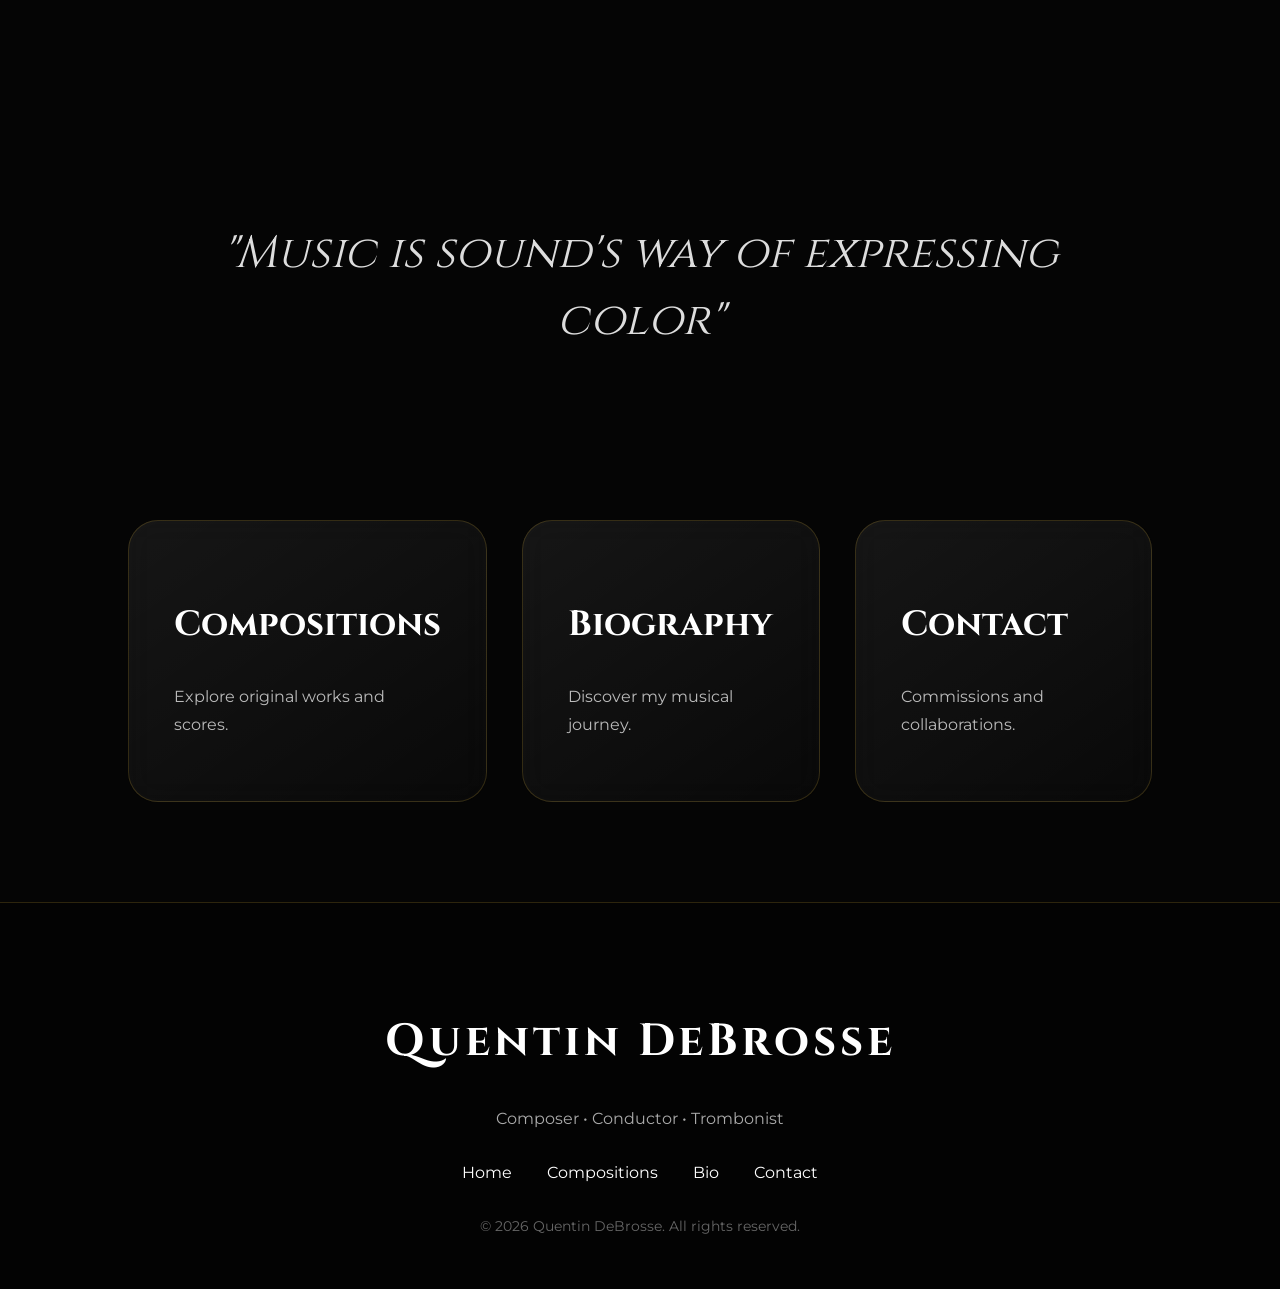
==== commit 0decf1a9: "Update index.html" ====
--- a/index.html
+++ b/index.html
@@ -263,14 +263,9 @@
 
 <p>
 
-"Music is not just sound — it is a world waiting to be discovered."
-
-</p>
-
-
-<h4>
-— Quentin DeBrosse
-</h4>
+"Music is sound's way of expressing color"
+
+</p>
 
 
 </section>
--- a/style.css
+++ b/style.css
@@ -1,4 +1,4 @@
-@import url('https://fonts.googleapis.com/css2?family=Cormorant+Garamond:wght@300;400;500;600;700&family=Montserrat:wght@300;500;700&display=swap');
+@import url('https://fonts.googleapis.com/css2?family=Cinzel:wght@400;500;600;700&family=Montserrat:wght@300;400;500;700&display=swap');
 
 
 *{
@@ -26,49 +26,144 @@
 }
 
 
+
 /* =====================
-   TYPOGRAPHY
+   AMBIENT GOLD LIGHT
 ===================== */
 
 
-h1,
-h2,
-h3{
-
-    font-family:'Cormorant Garamond',serif;
-
-    font-weight:500;
-
-    letter-spacing:1px;
-
-}
-
-
-h1{
-
-    text-shadow:
-    0 0 35px rgba(212,175,55,.18);
-
-}
+.ambient-background{
+
+    position:fixed;
+
+    inset:-30%;
+
+    z-index:-2;
+
+    pointer-events:none;
+
+
+    background:
+
+    radial-gradient(
+        circle at 20% 30%,
+        rgba(212,175,55,.45),
+        transparent 35%
+    ),
+
+    radial-gradient(
+        circle at 80% 60%,
+        rgba(255,215,90,.35),
+        transparent 40%
+    ),
+
+    radial-gradient(
+        circle at 50% 100%,
+        rgba(180,120,0,.35),
+        transparent 45%
+    );
+
+
+    filter:blur(100px);
+
+
+    animation:
+
+    ambientMove 14s ease-in-out infinite alternate;
+
+}
+
+
+
+@keyframes ambientMove{
+
+
+0%{
+
+transform:
+translate(-8%,-5%)
+scale(1);
+
+}
+
+
+50%{
+
+transform:
+translate(8%,5%)
+scale(1.25);
+
+}
+
+
+100%{
+
+transform:
+translate(-5%,10%)
+scale(1.1);
+
+}
+
+
+}
+
+
+
 
 
 
 /* =====================
-   GOLD PARTICLES
+   MOUSE GLOW
 ===================== */
 
 
+.mouse-glow{
+
+position:fixed;
+
+width:250px;
+
+height:250px;
+
+border-radius:50%;
+
+background:#d4af37;
+
+opacity:.1;
+
+filter:blur(90px);
+
+pointer-events:none;
+
+z-index:1;
+
+transform:translate(-50%,-50%);
+
+transition:.15s;
+
+}
+
+
+
+
+
+
+/* =====================
+   PARTICLES
+===================== */
+
+
 .particles{
 
-    position:fixed;
-
-    inset:0;
-
-    overflow:hidden;
-
-    pointer-events:none;
-
-    z-index:0;
+position:fixed;
+
+inset:0;
+
+overflow:hidden;
+
+pointer-events:none;
+
+z-index:0;
 
 }
 
@@ -76,22 +171,19 @@
 
 .particles span{
 
-    position:absolute;
-
-    width:5px;
-
-    height:5px;
-
-    background:#d4af37;
-
-    border-radius:50%;
-
-    opacity:.35;
-
-    filter:
-    drop-shadow(0 0 8px #d4af37);
-
-    animation:float 18s infinite linear;
+position:absolute;
+
+width:4px;
+
+height:4px;
+
+background:#d4af37;
+
+border-radius:50%;
+
+opacity:.35;
+
+animation:float 20s infinite linear;
 
 }
 
@@ -111,6 +203,92 @@
 
 
 
+
+/* =====================
+   PAGE LOADER
+===================== */
+
+
+.page-loader{
+
+position:fixed;
+
+inset:0;
+
+background:#050505;
+
+z-index:9999;
+
+display:flex;
+
+align-items:center;
+
+justify-content:center;
+
+animation:loaderFade 2.5s ease forwards;
+
+}
+
+
+
+.loader-logo{
+
+font-family:'Cinzel',serif;
+
+font-size:100px;
+
+letter-spacing:20px;
+
+color:#d4af37;
+
+animation:logoPulse 2s infinite;
+
+}
+
+
+
+
+@keyframes loaderFade{
+
+0%,80%{
+
+opacity:1;
+
+}
+
+
+100%{
+
+opacity:0;
+
+visibility:hidden;
+
+}
+
+}
+
+
+
+@keyframes logoPulse{
+
+
+50%{
+
+transform:scale(1.08);
+
+text-shadow:
+
+0 0 40px #d4af37;
+
+}
+
+
+}
+
+
+
+
+
 /* =====================
    NAVBAR
 ===================== */
@@ -136,7 +314,9 @@
 
 z-index:10;
 
-border-bottom:1px solid rgba(212,175,55,.15);
+border-bottom:
+
+1px solid rgba(212,175,55,.15);
 
 }
 
@@ -144,7 +324,7 @@
 
 nav h2{
 
-font-size:32px;
+font-family:'Cinzel',serif;
 
 letter-spacing:5px;
 
@@ -160,7 +340,9 @@
 
 margin-left:30px;
 
-transition:.35s;
+transition:.3s;
+
+position:relative;
 
 }
 
@@ -170,16 +352,43 @@
 
 color:#d4af37;
 
-text-shadow:
-
-0 0 15px #d4af37;
-
-}
+}
+
+
+
+nav a::after{
+
+content:"";
+
+position:absolute;
+
+bottom:-8px;
+
+left:0;
+
+width:0;
+
+height:1px;
+
+background:#d4af37;
+
+transition:.3s;
+
+}
+
+
+
+nav a:hover::after{
+
+width:100%;
+
+}
+
 
 
 
 /* =====================
- GLOBAL
+   GLOBAL TEXT
 ===================== */
 
 
@@ -189,7 +398,17 @@
 
 letter-spacing:5px;
 
-font-size:13px;
+font-size:14px;
+
+}
+
+
+
+h1,
+h2,
+h3{
+
+font-family:'Cinzel',serif;
 
 }
 
@@ -207,8 +426,6 @@
 
 text-decoration:none;
 
-background:rgba(212,175,55,.03);
-
 transition:.4s;
 
 }
@@ -219,12 +436,23 @@
 
 background:#d4af37;
 
-color:#050505;
+color:black;
+
+transform:translateY(-5px);
 
 box-shadow:
-0 0 30px rgba(212,175,55,.6);
-
-transform:translateY(-5px);
+
+0 0 35px rgba(212,175,55,.5);
+
+}
+
+
+
+.secondary{
+
+border-color:#777;
+
+color:white;
 
 }
 
@@ -259,6 +487,7 @@
 
 }
 
+
 50%{
 
 transform:translateY(-12px);
@@ -277,6 +506,7 @@
 
 }
 
+
 50%{
 
 transform:translateY(-8px);
@@ -297,6 +527,7 @@
 
 }
 
+
 to{
 
 opacity:1;
@@ -309,6 +540,29 @@
 
 
 
+@keyframes titleMove{
+
+from{
+
+opacity:0;
+
+letter-spacing:30px;
+
+}
+
+
+to{
+
+opacity:1;
+
+letter-spacing:0;
+
+}
+
+}
+
+
+
 @keyframes pulse{
 
 from{
@@ -317,6 +571,7 @@
 
 }
 
+
 to{
 
 transform:scale(1.25);
@@ -327,597 +582,790 @@
 
 
 
-@keyframes titleMove{
-
-from{
+
+
+
+
+/* =====================
+   HERO
+===================== */
+
+
+.hero{
+
+height:calc(100vh - 80px);
+
+display:flex;
+
+align-items:center;
+
+padding:0 10%;
+
+position:relative;
+
+overflow:hidden;
+
+z-index:2;
+
+}
+
+
+
+
+.background-shape{
+
+position:absolute;
+
+width:650px;
+
+height:650px;
+
+border-radius:50%;
+
+
+background:
+
+radial-gradient(
+
+circle,
+
+rgba(212,175,55,.35),
+
+transparent 70%
+
+);
+
+
+right:-220px;
+
+top:40px;
+
+
+animation:
+
+pulse 8s infinite alternate;
+
+}
+
+
+
+
+
+.hero-content{
+
+position:relative;
+
+z-index:3;
+
+animation:fadeUp 1.5s ease;
+
+}
+
+
+
+
+.hero h1{
+
+font-size:125px;
+
+line-height:.85;
+
+margin:25px 0;
+
+animation:titleMove 1.5s ease;
+
+letter-spacing:0;
+
+}
+
+
+
+.hero-description{
+
+font-size:22px;
+
+max-width:650px;
+
+color:#ccc;
+
+line-height:1.7;
+
+}
+
+
+
+
+.hero-buttons{
+
+display:flex;
+
+gap:20px;
+
+margin-top:40px;
+
+}
+
+
+
+
+/* =====================
+   STATUS BADGE
+===================== */
+
+
+.status-badge{
+
+display:inline-flex;
+
+align-items:center;
+
+gap:12px;
+
+margin-top:25px;
+
+padding:12px 22px;
+
+border-radius:40px;
+
+background:
+
+rgba(212,175,55,.08);
+
+
+border:
+
+1px solid rgba(212,175,55,.35);
+
+
+color:#d4af37;
+
+font-size:14px;
+
+}
+
+
+
+.status-badge span{
+
+width:8px;
+
+height:8px;
+
+border-radius:50%;
+
+background:#d4af37;
+
+animation:blink 2s infinite;
+
+}
+
+
+
+@keyframes blink{
+
+50%{
+
+opacity:.25;
+
+}
+
+}
+
+
+
+
+
+/* =====================
+   SCROLL INDICATOR
+===================== */
+
+
+.scroll-indicator{
+
+position:absolute;
+
+bottom:40px;
+
+left:50%;
+
+transform:translateX(-50%);
+
+text-align:center;
+
+z-index:5;
+
+color:#aaa;
+
+font-size:11px;
+
+letter-spacing:5px;
+
+}
+
+
+
+.scroll-indicator span{
+
+display:block;
+
+height:60px;
+
+width:2px;
+
+background:#d4af37;
+
+margin:auto;
+
+animation:scrollLine 2s infinite;
+
+}
+
+
+
+
+@keyframes scrollLine{
+
+0%{
+
+height:0;
 
 opacity:0;
 
-letter-spacing:25px;
-
-}
-
-to{
+}
+
+
+50%{
+
+height:60px;
 
 opacity:1;
 
-letter-spacing:2px;
-
-}
-
-}
+}
+
+
+100%{
+
+height:0;
+
+opacity:0;
+
+}
+
+}
+
 
 
 
 
 /* =====================
-   HOMEPAGE HERO
+   FEATURE SECTION
 ===================== */
 
 
-.hero{
-
-height:calc(100vh - 80px);
+.featured{
+
+padding:100px 10%;
+
+position:relative;
+
+z-index:2;
+
+}
+
+
+
+.featured h2{
+
+font-size:55px;
+
+margin-bottom:40px;
+
+}
+
+
+
+
+
+.feature-card{
+
+background:
+
+linear-gradient(
+
+145deg,
+
+rgba(255,255,255,.08),
+
+rgba(255,255,255,.02)
+
+);
+
+
+border:
+
+1px solid rgba(212,175,55,.25);
+
+
+backdrop-filter:blur(20px);
+
+
+padding:55px;
+
+border-radius:30px;
+
+
+animation:floatBox 8s infinite ease-in-out;
+
+
+transition:.5s;
+
+}
+
+
+
+.feature-card:hover{
+
+border-color:#d4af37;
+
+
+box-shadow:
+
+0 40px 100px rgba(212,175,55,.18);
+
+}
+
+
+
+
+.feature-card h3{
+
+font-size:85px;
+
+margin:25px 0;
+
+}
+
+
+
+
+
+
+
+/* =====================
+   QUICK LINKS
+===================== */
+
+
+.quick-links{
+
+display:grid;
+
+grid-template-columns:repeat(3,1fr);
+
+gap:35px;
+
+padding:0 10% 100px;
+
+position:relative;
+
+z-index:2;
+
+}
+
+
+
+
+.quick-links a{
+
+
+background:
+
+linear-gradient(
+
+145deg,
+
+rgba(255,255,255,.07),
+
+rgba(255,255,255,.02)
+
+);
+
+
+
+border:
+
+1px solid rgba(212,175,55,.2);
+
+
+
+border-radius:30px;
+
+
+padding:45px;
+
+
+color:white;
+
+
+text-decoration:none;
+
+
+animation:floatBox 8s infinite ease-in-out;
+
+
+transition:.5s;
+
+
+backdrop-filter:blur(15px);
+
+}
+
+
+
+
+.quick-links a:hover{
+
+
+transform:translateY(-15px);
+
+
+border-color:#d4af37;
+
+
+box-shadow:
+
+0 35px 90px rgba(212,175,55,.2);
+
+
+}
+
+
+
+
+.quick-links h3{
+
+font-size:35px;
+
+}
+
+
+
+.quick-links p{
+
+color:#bbb;
+
+line-height:1.8;
+
+}
+
+/* =====================
+   QUOTE SECTION
+===================== */
+
+
+.quote-section{
+
+padding:120px 15%;
+
+text-align:center;
+
+position:relative;
+
+z-index:2;
+
+}
+
+
+
+.quote-section p{
+
+font-family:'Cinzel',serif;
+
+font-size:45px;
+
+font-style:italic;
+
+line-height:1.5;
+
+color:#ddd;
+
+}
+
+
+
+.quote-section h4{
+
+color:#d4af37;
+
+letter-spacing:5px;
+
+font-weight:400;
+
+}
+
+
+
+
+
+
+/* =====================
+   COMPOSITIONS PAGE
+===================== */
+
+
+.composition-page{
+
+padding:100px 10%;
+
+position:relative;
+
+z-index:2;
+
+}
+
+
+
+.composition-header{
+
+animation:fadeUp 1.5s ease;
+
+margin-bottom:60px;
+
+}
+
+
+
+.composition-header h1{
+
+font-size:85px;
+
+margin:20px 0;
+
+}
+
+
+
+.composition-header p{
+
+font-size:20px;
+
+color:#ccc;
+
+}
+
+
+
+
+
+.composition-grid{
+
+display:grid;
+
+grid-template-columns:repeat(2,1fr);
+
+gap:45px;
+
+}
+
+
+
+
+
+.composition-card{
+
+
+background:
+
+linear-gradient(
+
+145deg,
+
+rgba(255,255,255,.07),
+
+rgba(255,255,255,.02)
+
+);
+
+
+border:
+
+1px solid rgba(212,175,55,.25);
+
+
+border-radius:30px;
+
+
+padding:30px;
+
+
+backdrop-filter:blur(20px);
+
+
+animation:floatBox 8s infinite ease-in-out;
+
+
+transition:.5s;
+
+}
+
+
+
+.composition-card:nth-child(2){
+
+animation-delay:2s;
+
+}
+
+
+
+.composition-card:hover{
+
+transform:translateY(-15px);
+
+
+border-color:#d4af37;
+
+
+box-shadow:
+
+0 40px 100px rgba(212,175,55,.2);
+
+}
+
+
+
+
+
+.score-preview{
+
+height:420px;
+
+background:white;
+
+border-radius:20px;
+
+overflow:hidden;
+
+}
+
+
+
+.score-preview iframe{
+
+width:100%;
+
+height:100%;
+
+border:none;
+
+}
+
+
+
+
+.tags{
 
 display:flex;
 
-align-items:center;
-
-padding:0 10%;
-
-position:relative;
-
-overflow:hidden;
-
-z-index:2;
-
-}
-
-
-
-.background-shape{
-
-position:absolute;
-
-width:650px;
-
-height:650px;
-
-border-radius:50%;
-
-
-background:
-
-radial-gradient(
-circle,
-rgba(212,175,55,.25),
-transparent 70%
-);
-
-
-right:-220px;
-
-top:40px;
-
-animation:pulse 8s infinite alternate;
-
-filter:blur(5px);
-
-}
-
-
-
-
-.hero-content{
-
-position:relative;
-
-z-index:3;
-
-animation:fadeUp 1.5s ease;
-
-}
-
-
-
-.hero h1{
-
-font-size:150px;
-
-line-height:.78;
-
-margin:25px 0;
-
-animation:titleMove 1.5s ease;
-
-}
-
-
-
-.hero-description{
-
-font-size:22px;
-
-max-width:600px;
+gap:10px;
+
+margin-top:25px;
+
+}
+
+
+
+.tags span{
+
+border:
+
+1px solid #d4af37;
+
+
+color:#d4af37;
+
+
+padding:7px 15px;
+
+
+border-radius:30px;
+
+
+font-size:13px;
+
+}
+
+
+
+
+.composition-card h2{
+
+font-size:50px;
+
+margin:25px 0 5px;
+
+}
+
+
+
+.composition-card h3{
+
+font-size:18px;
+
+font-style:italic;
+
+font-weight:300;
+
+color:#999;
+
+}
+
+
+
+.composition-card p{
 
 color:#ccc;
 
-line-height:1.7;
-
-}
-
-
-
-
-.hero-buttons{
+line-height:1.8;
+
+}
+
+
+
+.info{
+
+display:grid;
+
+grid-template-columns:1fr 1fr;
+
+border-top:
+
+1px solid rgba(255,255,255,.15);
+
+
+margin-top:25px;
+
+padding-top:25px;
+
+color:#ccc;
+
+}
+
+
+
+
+.buttons{
 
 display:flex;
 
-gap:20px;
-
-margin-top:40px;
-
-}
-
-
-
-
-.secondary{
-
-border-color:#555;
-
-color:white;
-
-}
-
-
-
-
-/* =====================
- FEATURED
-===================== */
-
-
-.featured{
-
-padding:100px 10%;
-
-position:relative;
-
-z-index:2;
-
-}
-
-
-
-.featured h2{
-
-font-size:60px;
-
-}
-
-
-
-.feature-card{
-
-background:
-
-linear-gradient(
-145deg,
-rgba(255,255,255,.05),
-rgba(255,255,255,.015)
-);
-
-
-backdrop-filter:blur(20px);
-
-
-padding:55px;
-
-
-border-radius:30px;
-
-
-border:
-
-1px solid rgba(212,175,55,.25);
-
-
-animation:floatBox 8s infinite ease-in-out;
-
-
-transition:.5s;
-
-
-box-shadow:
-
-0 30px 80px rgba(0,0,0,.6);
-
-}
-
-
-
-.feature-card:hover{
-
-transform:
-
-translateY(-15px)
-scale(1.02);
-
-
-border-color:#d4af37;
-
-
-box-shadow:
-
-0 35px 90px rgba(212,175,55,.18);
-
-}
-
-
-
-
-.feature-card h3{
-
-font-size:90px;
-
-margin:20px 0;
-
-}
-
-
-
-
-/* =====================
- QUICK LINKS
-===================== */
-
-
-.quick-links{
-
-display:grid;
-
-grid-template-columns:repeat(3,1fr);
-
-gap:30px;
-
-padding:0 10% 100px;
-
-position:relative;
-
-z-index:2;
-
-}
-
-
-
-.quick-links a{
-
-background:
-
-rgba(20,20,20,.75);
-
-
-backdrop-filter:blur(20px);
-
-
-border:
-
-1px solid rgba(255,255,255,.08);
-
-
-border-radius:25px;
-
-
-padding:40px;
-
-
-color:white;
-
-
-text-decoration:none;
-
-
-animation:floatBox 8s infinite ease-in-out;
-
-
-transition:.5s;
-
-}
-
-
-
-.quick-links a:hover{
-
-transform:
-
-translateY(-15px);
-
-
-border-color:#d4af37;
-
-
-box-shadow:
-
-0 30px 80px rgba(212,175,55,.15);
-
-}
-
-
-
-
-.quick-links h3{
-
-font-size:38px;
-
-}
-
-
-
-.quick-links p{
-
-color:#bbb;
-
-line-height:1.8;
-
-}
-
-
-
-
-/* =====================
- COMPOSITIONS
-===================== */
-
-
-.composition-page{
-
-padding:100px 10%;
-
-position:relative;
-
-z-index:2;
-
-}
-
-
-
-
-.composition-header{
-
-animation:fadeUp 1.5s ease;
-
-margin-bottom:60px;
-
-}
-
-
-
-.composition-header h1{
-
-font-size:95px;
-
-margin:20px 0;
-
-}
-
-
-
-.composition-header p{
-
-color:#ccc;
-
-font-size:20px;
-
-}
-
-
-
-
-.composition-grid{
-
-display:grid;
-
-grid-template-columns:repeat(2,1fr);
-
-gap:45px;
-
-}
-
-
-
-
-
-.composition-card{
-
-
-background:
-
-linear-gradient(
-145deg,
-rgba(255,255,255,.06),
-rgba(255,255,255,.015)
-);
-
-
-backdrop-filter:blur(20px);
-
-
-border:
-
-1px solid rgba(212,175,55,.2);
-
-
-border-radius:30px;
-
-
-padding:35px;
-
-
-animation:floatBox 8s infinite ease-in-out;
-
-
-transition:.5s;
-
-
-}
-
-
-
-.composition-card:hover{
-
-
-transform:
-
-translateY(-15px)
-scale(1.015);
-
-
-border-color:#d4af37;
-
-
-box-shadow:
-
-0 40px 100px rgba(212,175,55,.15);
-
-
-}
-
-
-
-
-.score-preview{
-
-height:420px;
-
-background:white;
-
-border-radius:20px;
-
-overflow:hidden;
-
-}
-
-
-
-
-.score-preview iframe{
-
-width:100%;
-
-height:100%;
-
-border:none;
-
-}
-
-
-
-
-
-.tags{
-
-display:flex;
-
-gap:10px;
-
-margin-top:25px;
-
-}
-
-
-
-
-.tags span{
-
-border:
-
-1px solid #d4af37;
-
-
-color:#d4af37;
-
-
-padding:7px 15px;
-
-
-border-radius:30px;
-
-
-font-size:13px;
-
-}
-
-
-
-.composition-card h2{
-
-font-size:60px;
-
-margin:25px 0 5px;
-
-}
-
-
-
-.composition-card h3{
-
-font-size:18px;
-
-font-weight:300;
-
-font-style:italic;
-
-color:#999;
-
-}
-
-
-
-.composition-card p{
-
-color:#ccc;
-
-line-height:1.8;
-
-}
-
-/* =====================
-   COMPOSITION DETAILS
-===================== */
-
-
-.info{
-
-display:grid;
-
-grid-template-columns:1fr 1fr;
-
-border-top:
-
-1px solid rgba(255,255,255,.15);
-
-
-margin-top:25px;
-
-padding-top:25px;
-
-color:#ccc;
-
-}
-
-
-
-
-.buttons{
-
-display:flex;
-
 gap:15px;
 
 margin-top:30px;
 
 }
+
+
+
 
 
 
@@ -959,7 +1407,13 @@
 
 
 
-.bio-section{
+.bio-grid{
+
+display:grid;
+
+grid-template-columns:repeat(2,1fr);
+
+gap:40px;
 
 padding:70px 10%;
 
@@ -967,287 +1421,252 @@
 
 
 
-
-.bio-grid{
-
-display:grid;
-
-grid-template-columns:repeat(2,1fr);
-
-gap:40px;
-
-padding:0 10% 70px;
-
-}
-
-
-
-
 .bio-card{
 
 background:
 
 linear-gradient(
+
 145deg,
-rgba(255,255,255,.05),
-rgba(255,255,255,.01)
+
+rgba(255,255,255,.07),
+
+rgba(255,255,255,.02)
+
 );
 
 
+border:
+
+1px solid rgba(212,175,55,.2);
+
+
+border-radius:30px;
+
+
+padding:45px;
+
+
 backdrop-filter:blur(20px);
 
 
-padding:45px;
+animation:floatBox 7s infinite ease-in-out;
+
+transition:.5s;
+
+}
+
+
+
+
+.bio-card:hover{
+
+border-color:#d4af37;
+
+box-shadow:
+
+0 35px 90px rgba(212,175,55,.2);
+
+}
+
+
+
+
+.bio-card h2{
+
+font-size:45px;
+
+}
+
+
+
+
+.bio-card p{
+
+color:#ccc;
+
+line-height:1.9;
+
+}
+
+
+
+
+
+
+
+
+/* =====================
+   CONTACT PAGE
+===================== */
+
+
+.contact-page{
+
+padding:100px 10%;
+
+display:flex;
+
+flex-direction:column;
+
+align-items:center;
+
+text-align:center;
+
+position:relative;
+
+z-index:2;
+
+}
+
+
+
+.contact-header{
+
+max-width:900px;
+
+animation:fadeUp 1.5s ease;
+
+margin-bottom:60px;
+
+}
+
+
+
+
+.contact-header h1{
+
+font-size:110px;
+
+animation:floatText 6s infinite ease-in-out;
+
+}
+
+
+
+
+.contact-header p{
+
+font-size:20px;
+
+color:#ccc;
+
+line-height:1.8;
+
+}
+
+
+
+.contact-card{
+
+
+max-width:800px;
+
+width:100%;
+
+
+background:
+
+linear-gradient(
+
+145deg,
+
+rgba(255,255,255,.07),
+
+rgba(255,255,255,.02)
+
+);
+
+
+border:
+
+1px solid rgba(212,175,55,.25);
 
 
 border-radius:30px;
 
 
+padding:55px;
+
+
+backdrop-filter:blur(20px);
+
+
+animation:floatBox 8s infinite ease-in-out;
+
+}
+
+
+
+
+.contact-card h2{
+
+font-size:55px;
+
+}
+
+
+
+.contact-card p{
+
+color:#ccc;
+
+line-height:1.8;
+
+}
+
+
+
+
+.contact-links{
+
+display:flex;
+
+justify-content:center;
+
+gap:20px;
+
+margin-top:35px;
+
+}
+
+
+
+.contact-links a{
+
+padding:15px 30px;
+
 border:
 
-1px solid rgba(212,175,55,.2);
-
-
-animation:floatBox 7s infinite ease-in-out;
-
-
-transition:.5s;
-
-}
-
-
-
-
-.bio-card:hover{
-
-transform:translateY(-15px);
-
-border-color:#d4af37;
+1px solid #d4af37;
+
+
+color:#d4af37;
+
+
+text-decoration:none;
+
+
+transition:.4s;
+
+}
+
+
+
+
+.contact-links a:hover{
+
+background:#d4af37;
+
+color:black;
 
 box-shadow:
 
-0 30px 80px rgba(212,175,55,.15);
-
-}
-
-
-
-
-.bio-card h2{
-
-font-size:45px;
-
-}
-
-
-
-
-.bio-card p{
-
-color:#ccc;
-
-line-height:1.9;
-
-}
-
-
-
-
-/* =====================
-   CONTACT
-===================== */
-
-
-.contact-page{
-
-padding:100px 10%;
-
-position:relative;
-
-z-index:2;
-
-display:flex;
-
-flex-direction:column;
-
-align-items:center;
-
-text-align:center;
-
-}
-
-
-
-
-.contact-header{
-
-max-width:900px;
-
-animation:fadeUp 1.5s ease;
-
-margin-bottom:60px;
-
-}
-
-
-
-
-.contact-header h1{
-
-font-size:110px;
-
-margin:20px 0;
-
-animation:floatText 6s infinite ease-in-out;
-
-}
-
-
-
-
-.contact-header p{
-
-color:#ccc;
-
-font-size:20px;
-
-line-height:1.8;
-
-}
-
-
-
-
-.contact-card{
-
-
-width:100%;
-
-max-width:800px;
-
-
-background:
-
-linear-gradient(
-145deg,
-rgba(255,255,255,.06),
-rgba(255,255,255,.015)
-);
-
-
-backdrop-filter:blur(20px);
-
-
-border:
-
-1px solid rgba(212,175,55,.25);
-
-
-border-radius:30px;
-
-
-padding:55px;
-
-
-animation:floatBox 8s infinite ease-in-out;
-
-
-transition:.5s;
-
-}
-
-
-
-
-.contact-card:hover{
-
-transform:translateY(-15px);
-
-border-color:#d4af37;
-
-box-shadow:
-
-0 40px 100px rgba(212,175,55,.18);
-
-}
-
-
-
-
-.contact-card h2{
-
-font-size:55px;
-
-margin-top:0;
-
-}
-
-
-
-
-.contact-card p{
-
-color:#ccc;
-
-line-height:1.8;
-
-font-size:18px;
-
-}
-
-
-
-
-.contact-links{
-
-display:flex;
-
-justify-content:center;
-
-gap:20px;
-
-margin-top:35px;
-
-}
-
-
-
-
-.contact-links a{
-
-padding:15px 30px;
-
-border:
-
-1px solid #d4af37;
-
-
-color:#d4af37;
-
-
-text-decoration:none;
-
-
-transition:.4s;
-
-}
-
-
-
-
-.contact-links a:hover{
-
-background:#d4af37;
-
-color:black;
-
-transform:translateY(-5px);
-
-box-shadow:
-
-0 0 30px rgba(212,175,55,.5);
-
-}
+0 0 40px rgba(212,175,55,.5);
+
+}
+
+
 
 
 
@@ -1262,37 +1681,32 @@
 
 background:#030303;
 
-
 border-top:
 
-1px solid rgba(212,175,55,.25);
+1px solid rgba(212,175,55,.2);
 
 
 padding:70px 10% 40px;
 
-
 text-align:center;
 
-
 position:relative;
 
-
 z-index:3;
 
-
-}
-
+}
 
 
 
 footer h2{
 
+font-family:'Cinzel',serif;
+
 font-size:45px;
 
-letter-spacing:3px;
-
-}
-
+letter-spacing:4px;
+
+}
 
 
 
@@ -1349,6 +1763,7 @@
 color:#666;
 
 }
+
 
 
 
@@ -1379,7 +1794,7 @@
 
 .hero h1{
 
-font-size:75px;
+font-size:70px;
 
 }
 
@@ -1396,8 +1811,6 @@
 .hero-buttons{
 
 flex-direction:column;
-
-align-items:flex-start;
 
 }
 
@@ -1415,41 +1828,33 @@
 
 .feature-card h3{
 
+font-size:55px;
+
+}
+
+
+
+.quick-links,
+.composition-grid,
+.bio-grid{
+
+grid-template-columns:1fr;
+
+}
+
+
+
+.composition-header h1{
+
 font-size:60px;
 
 }
 
 
 
-.composition-grid,
-.quick-links,
-.bio-grid{
-
-grid-template-columns:1fr;
-
-}
-
-
-
-.composition-header h1{
-
-font-size:60px;
-
-}
-
-
-
-.composition-card h2{
-
-font-size:45px;
-
-}
-
-
-
 .contact-header h1{
 
-font-size:70px;
+font-size:65px;
 
 }
 
@@ -1480,5 +1885,308 @@
 }
 
 
-}
-
+
+.quote-section p{
+
+font-size:30px;
+
+}
+
+
+}
+
+/* =====================
+   COMPOSITION CARD UPGRADES
+===================== */
+
+
+/* GOLD GLOW */
+
+.composition-card{
+
+    position:relative;
+    overflow:hidden;
+
+}
+
+
+.card-glow{
+
+    position:absolute;
+
+    width:300px;
+    height:300px;
+
+    right:-120px;
+    top:-120px;
+
+    background:#d4af37;
+
+    opacity:.12;
+
+    filter:blur(80px);
+
+    transition:.6s;
+
+    pointer-events:none;
+
+}
+
+
+
+.composition-card:hover .card-glow{
+
+    transform:scale(1.5);
+
+    opacity:.25;
+
+}
+
+
+
+
+
+/* SCORE PREVIEW EFFECT */
+
+
+.score-preview{
+
+    position:relative;
+
+}
+
+
+
+.score-preview iframe{
+
+    transition:.6s;
+
+}
+
+
+
+.score-overlay{
+
+    position:absolute;
+
+    inset:0;
+
+    display:flex;
+
+    justify-content:center;
+
+    align-items:flex-end;
+
+    padding-bottom:30px;
+
+    background:
+
+    linear-gradient(
+        transparent,
+        rgba(0,0,0,.75)
+    );
+
+
+    opacity:0;
+
+    transition:.5s;
+
+    z-index:2;
+
+}
+
+
+
+
+.score-overlay span{
+
+    color:#d4af37;
+
+    border:1px solid #d4af37;
+
+    padding:12px 28px;
+
+    letter-spacing:4px;
+
+    font-size:12px;
+
+    background:rgba(0,0,0,.4);
+
+}
+
+
+
+
+
+.composition-card:hover .score-overlay{
+
+    opacity:1;
+
+}
+
+
+
+
+.composition-card:hover iframe{
+
+    transform:scale(1.04);
+
+}
+
+
+
+
+
+/* MOVEMENT LABEL */
+
+
+.movement-number{
+
+    color:#d4af37;
+
+    font-size:12px;
+
+    letter-spacing:5px;
+
+    margin-top:25px;
+
+    opacity:.8;
+
+}
+
+
+
+
+
+/* AUDIO PLAYER */
+
+
+.audio-section{
+
+    margin-top:35px;
+
+    padding-top:25px;
+
+    border-top:1px solid rgba(255,255,255,.15);
+
+}
+
+
+
+.audio-section h4{
+
+    color:#d4af37;
+
+    font-size:24px;
+
+    letter-spacing:3px;
+
+    margin-bottom:15px;
+
+}
+
+
+
+audio{
+
+    width:100%;
+
+    height:45px;
+
+}
+
+
+
+
+
+/* EXTRA CARD SHINE */
+
+
+.composition-card::before{
+
+    content:"";
+
+    position:absolute;
+
+    top:0;
+
+    left:-120%;
+
+    width:70%;
+
+    height:100%;
+
+
+    background:
+
+    linear-gradient(
+        120deg,
+        transparent,
+        rgba(255,255,255,.08),
+        transparent
+    );
+
+
+    transform:skewX(-25deg);
+
+    transition:.8s;
+
+    pointer-events:none;
+
+}
+
+
+
+.composition-card:hover::before{
+
+    left:150%;
+
+}
+
+
+
+
+
+/* TAG HOVER */
+
+
+.tags span{
+
+    transition:.3s;
+
+}
+
+
+
+.tags span:hover{
+
+    background:#d4af37;
+
+    color:black;
+
+}
+
+
+
+
+
+/* BUTTON POLISH */
+
+
+.composition-card .button{
+
+    position:relative;
+
+    overflow:hidden;
+
+}
+
+
+
+.composition-card .button:hover{
+
+    box-shadow:
+
+    0 0 25px rgba(212,175,55,.5);
+
+}
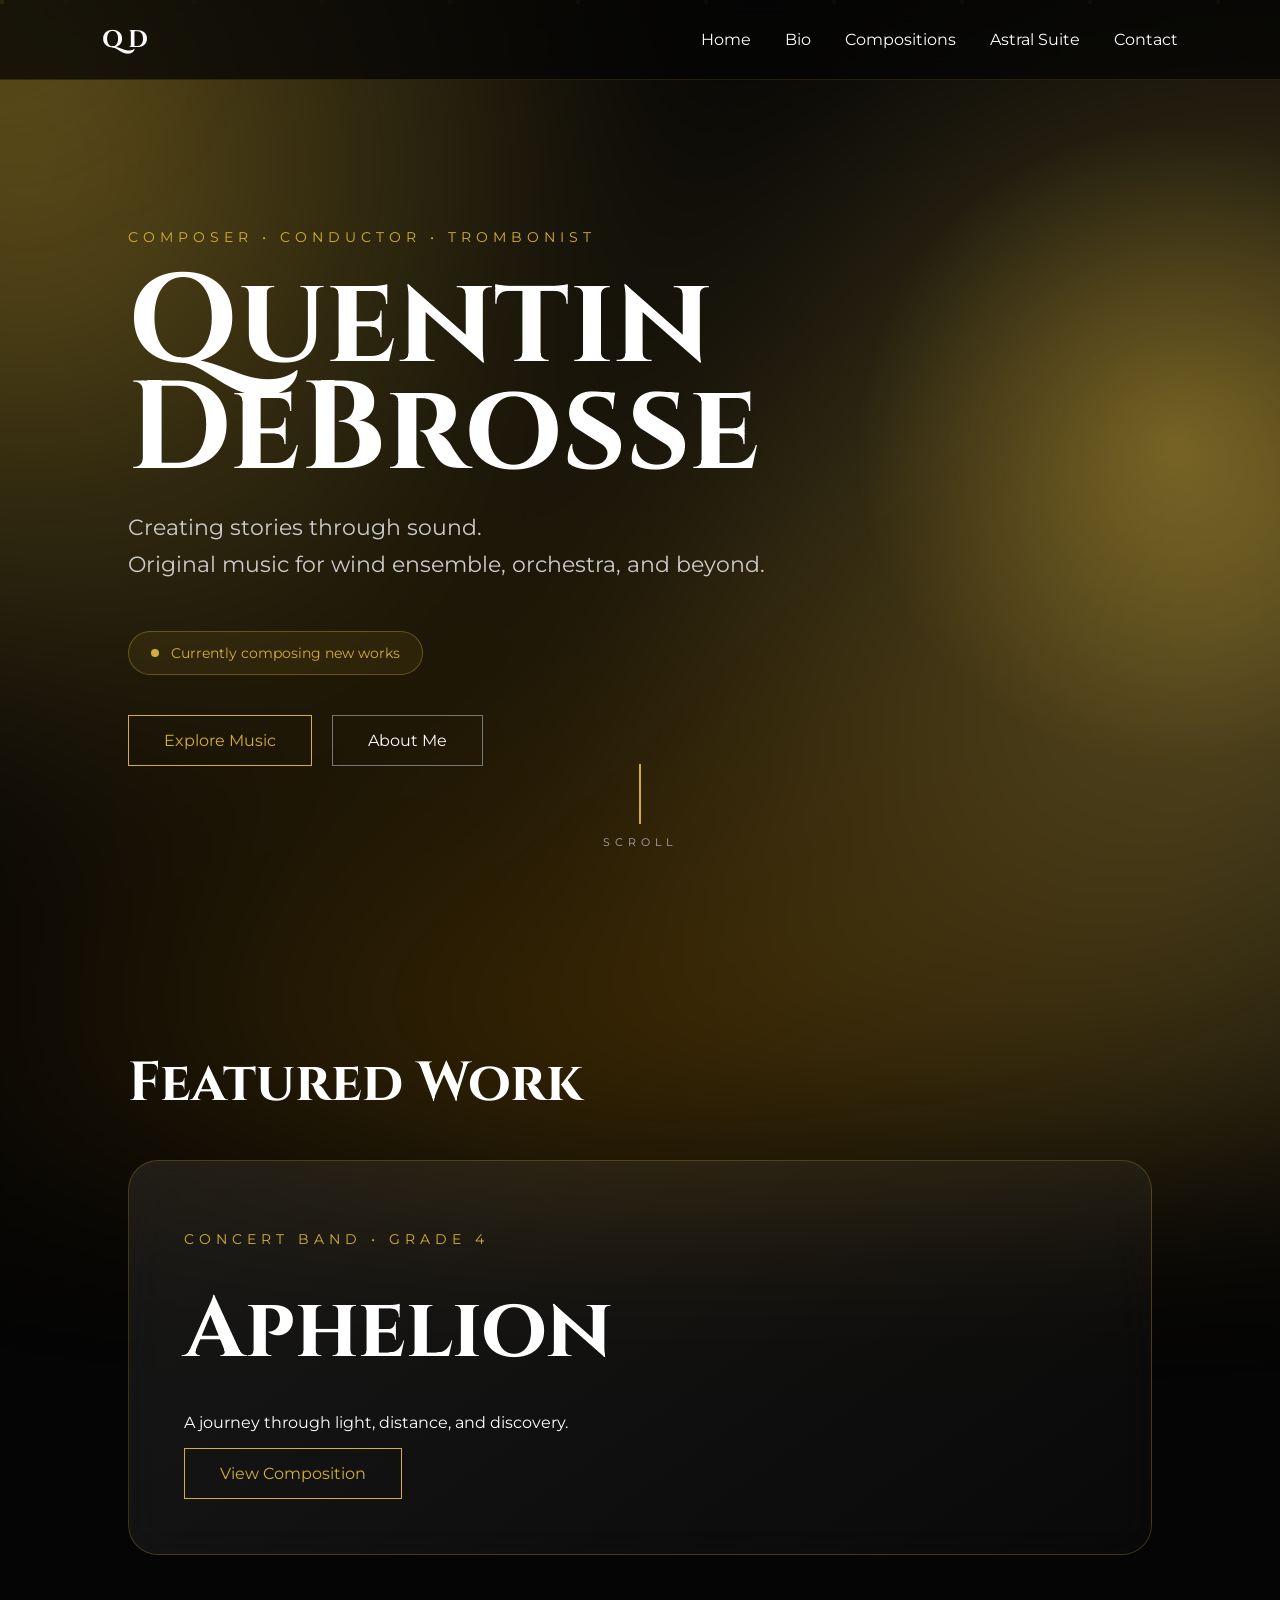
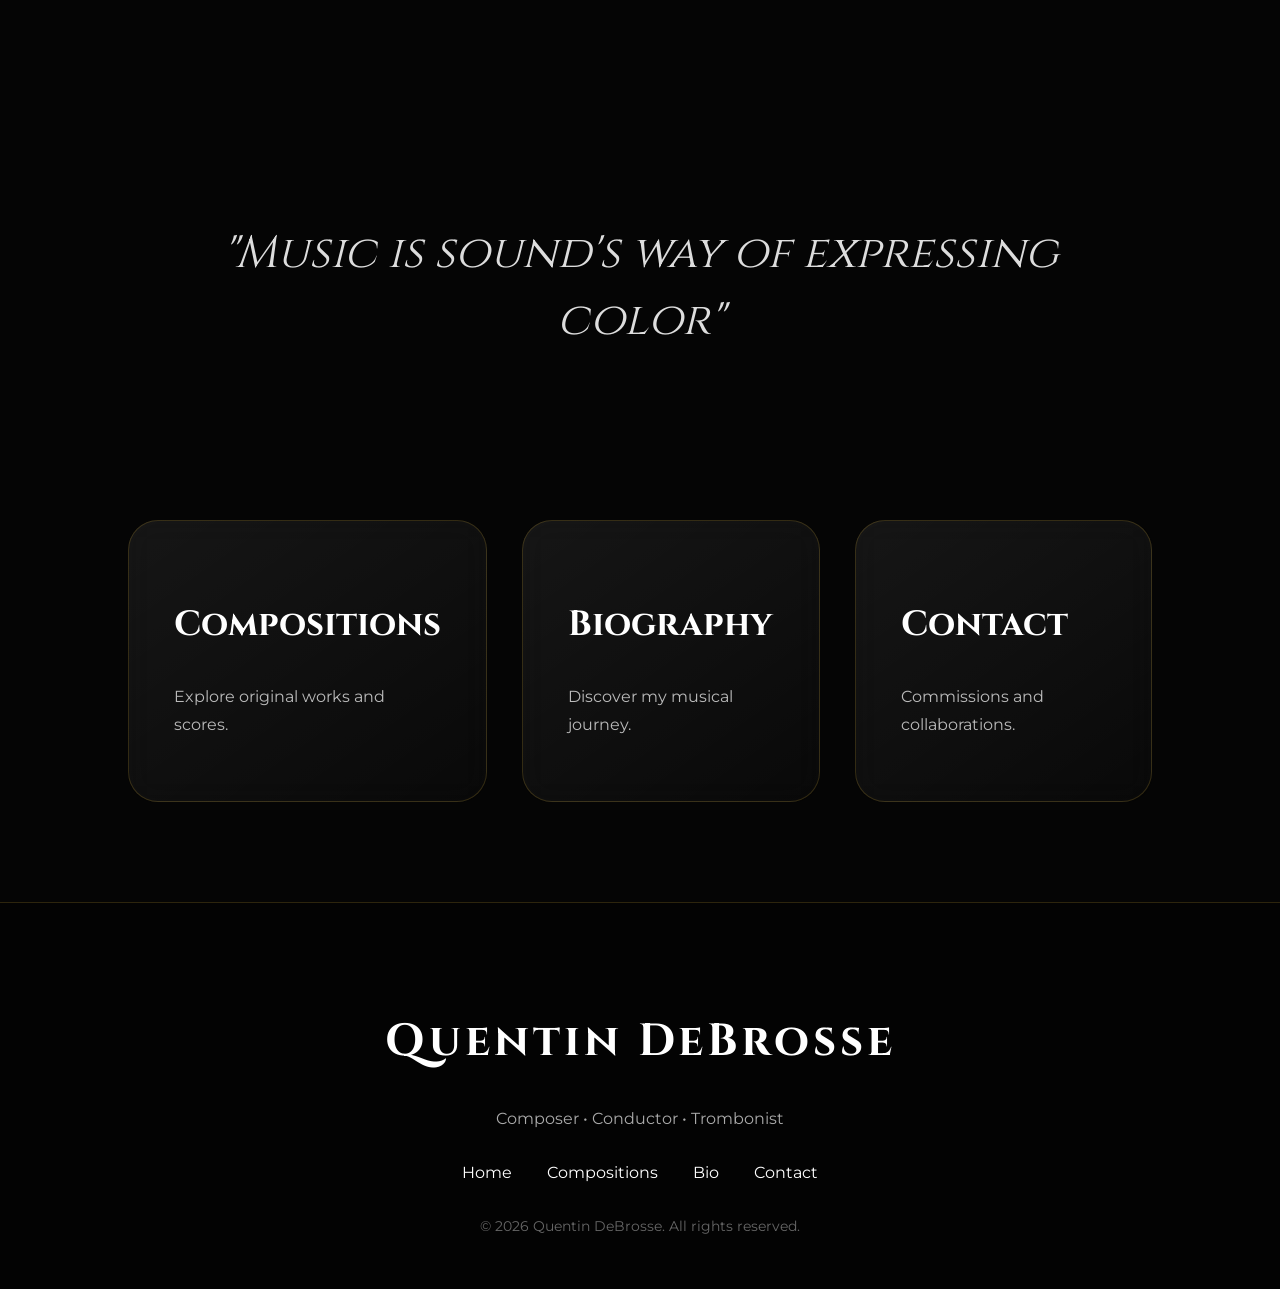
==== commit 6e74cd42: "Update index.html" ====
--- a/index.html
+++ b/index.html
@@ -82,6 +82,10 @@
 Compositions
 </a>
 
+<a href="astral-suite.html">
+Astral Suite
+</a>
+
 <a href="contact.html">
 Contact
 </a>
--- a/style.css
+++ b/style.css
@@ -2190,3 +2190,555 @@
     0 0 25px rgba(212,175,55,.5);
 
 }
+
+/* =========================
+   ASTRAL SUITE PAGE
+========================= */
+
+
+/* HERO */
+
+.suite-hero{
+
+    min-height:60vh;
+    display:flex;
+    flex-direction:column;
+    justify-content:center;
+    align-items:center;
+    text-align:center;
+    padding:80px 10%;
+    position:relative;
+    z-index:2;
+
+}
+
+
+.suite-hero h1{
+
+    font-size:110px;
+    margin:20px 0;
+    letter-spacing:5px;
+    animation:titleMove 1.5s ease;
+
+}
+
+
+.suite-description{
+
+    max-width:800px;
+    color:#ccc;
+    font-size:22px;
+    line-height:1.8;
+
+}
+
+
+
+/* =========================
+   ORBIT SECTION
+========================= */
+
+
+.orbit-section{
+
+    display:flex;
+    justify-content:center;
+    align-items:center;
+    padding:100px 0;
+    position:relative;
+    z-index:2;
+
+}
+
+
+
+.orbit-container{
+
+    width:600px;
+    height:600px;
+    position:relative;
+
+}
+
+
+
+/* SVG RING */
+
+
+.orbit-ring{
+
+    width:100%;
+    height:100%;
+    animation:orbitSpin 80s linear infinite;
+
+}
+
+
+
+@keyframes orbitSpin{
+
+    from{
+        transform:rotate(0deg);
+    }
+
+    to{
+        transform:rotate(360deg);
+    }
+
+}
+
+
+
+.orbit-base{
+
+    fill:none;
+    stroke:#d4af37;
+    stroke-width:2;
+    opacity:.35;
+
+}
+
+
+
+.orbit-segment{
+
+    fill:none;
+    stroke:#d4af37;
+    stroke-width:12;
+    stroke-linecap:round;
+    filter:
+    drop-shadow(0 0 12px #d4af37);
+
+}
+
+
+
+.orbit-segment.locked{
+
+    stroke:#333;
+    opacity:.5;
+    filter:none;
+
+}
+
+
+
+
+
+/* CENTER */
+
+
+.suite-center{
+
+    position:absolute;
+    top:50%;
+    left:50%;
+    transform:translate(-50%,-50%);
+    text-align:center;
+
+}
+
+
+.suite-center h2{
+
+    font-size:55px;
+    line-height:.85;
+    letter-spacing:5px;
+    margin:0;
+
+}
+
+
+.suite-center p{
+
+    color:#d4af37;
+    letter-spacing:4px;
+
+}
+
+
+
+/* =========================
+   PLANETS
+========================= */
+
+
+.planet{
+
+    position:absolute;
+    width:100px;
+    height:100px;
+    border-radius:50%;
+    border:none;
+
+    background:#111;
+    color:white;
+
+    display:flex;
+    justify-content:center;
+    align-items:center;
+
+    cursor:pointer;
+
+    font-family:inherit;
+
+    transition:.4s;
+
+    z-index:5;
+
+}
+
+
+
+.planet span{
+
+    font-size:18px;
+    font-weight:500;
+
+}
+
+
+
+.planet:hover{
+
+    transform:scale(1.15);
+
+}
+
+
+
+.planet1{
+
+    top:70px;
+    right:60px;
+
+}
+
+
+
+.planet2{
+
+    bottom:70px;
+    right:130px;
+
+}
+
+
+
+.planet3{
+
+    bottom:60px;
+    left:130px;
+
+}
+
+
+
+.planet4{
+
+    top:270px;
+    left:50px;
+
+}
+
+
+
+.planet5{
+
+    top:70px;
+    left:100px;
+
+}
+
+
+
+
+
+/* COMPLETED PLANETS */
+
+
+.aphelion-planet{
+
+    background:
+    radial-gradient(circle,#fff2a8,#d4af37);
+
+    color:black;
+
+    box-shadow:
+    0 0 40px #d4af37,
+    0 0 80px rgba(212,175,55,.5);
+
+}
+
+
+
+.umbra-planet{
+
+    background:
+    radial-gradient(circle,#555,#050505);
+
+    box-shadow:
+
+    0 0 40px #555,
+    0 0 80px rgba(255,255,255,.1);
+
+}
+
+
+
+
+
+/* LOCKED */
+
+.planet.locked{
+
+    background:#222;
+    color:#777;
+    border:1px solid #333;
+
+}
+
+
+.planet.locked:hover{
+
+    transform:scale(1.05);
+
+}
+
+
+
+/* =========================
+   MOVEMENT DISPLAY
+========================= */
+
+
+.movement-display{
+
+    padding:80px 10%;
+    position:relative;
+    z-index:2;
+
+}
+
+
+
+#movement-content{
+
+    max-width:900px;
+    margin:auto;
+
+}
+
+
+
+.movement-panel{
+
+    background:#141414;
+
+    border:1px solid #222;
+
+    border-radius:30px;
+
+    padding:55px;
+
+    opacity:0;
+
+    transform:
+    translateY(40px);
+
+    pointer-events:none;
+
+    position:absolute;
+
+    width:80%;
+
+    transition:.6s ease;
+
+}
+
+
+
+.movement-panel.active-panel{
+
+    opacity:1;
+
+    transform:
+    translateY(0);
+
+    pointer-events:auto;
+
+    position:relative;
+
+}
+
+
+
+.movement-panel h2{
+
+    font-size:70px;
+    margin:0;
+
+}
+
+
+
+.movement-subtitle{
+
+    color:#d4af37;
+    letter-spacing:4px;
+    font-size:14px;
+
+}
+
+
+
+.movement-panel p{
+
+    color:#ccc;
+    line-height:1.8;
+    font-size:18px;
+
+}
+
+
+
+
+
+/* INFO BOXES */
+
+
+.movement-meta{
+
+    display:grid;
+    grid-template-columns:repeat(3,1fr);
+    gap:20px;
+
+    margin:40px 0;
+
+}
+
+
+
+.movement-meta div{
+
+    background:#0b0b0b;
+
+    border:1px solid #222;
+
+    padding:25px;
+
+    border-radius:20px;
+
+    color:#ccc;
+
+}
+
+
+
+
+
+/* AUDIO */
+
+
+audio{
+
+    width:100%;
+    margin-top:30px;
+
+    filter:
+    sepia(1)
+    saturate(3)
+    hue-rotate(350deg);
+
+}
+
+
+
+
+
+/* LOCKED PANELS */
+
+
+.locked-panel{
+
+    text-align:center;
+
+}
+
+
+
+.locked-message{
+
+    margin-top:40px;
+
+    color:#d4af37;
+
+    letter-spacing:5px;
+
+    font-size:20px;
+
+}
+
+
+
+/* =========================
+   MOBILE
+========================= */
+
+
+@media(max-width:900px){
+
+
+.suite-hero h1{
+
+    font-size:60px;
+
+}
+
+
+.orbit-container{
+
+    width:350px;
+    height:350px;
+
+}
+
+
+.planet{
+
+    width:70px;
+    height:70px;
+
+}
+
+
+.planet span{
+
+    font-size:12px;
+
+}
+
+
+.movement-panel{
+
+    width:100%;
+    padding:35px;
+
+}
+
+
+.movement-panel h2{
+
+    font-size:45px;
+
+}
+
+
+.movement-meta{
+
+    grid-template-columns:1fr;
+
+}
+
+
+}
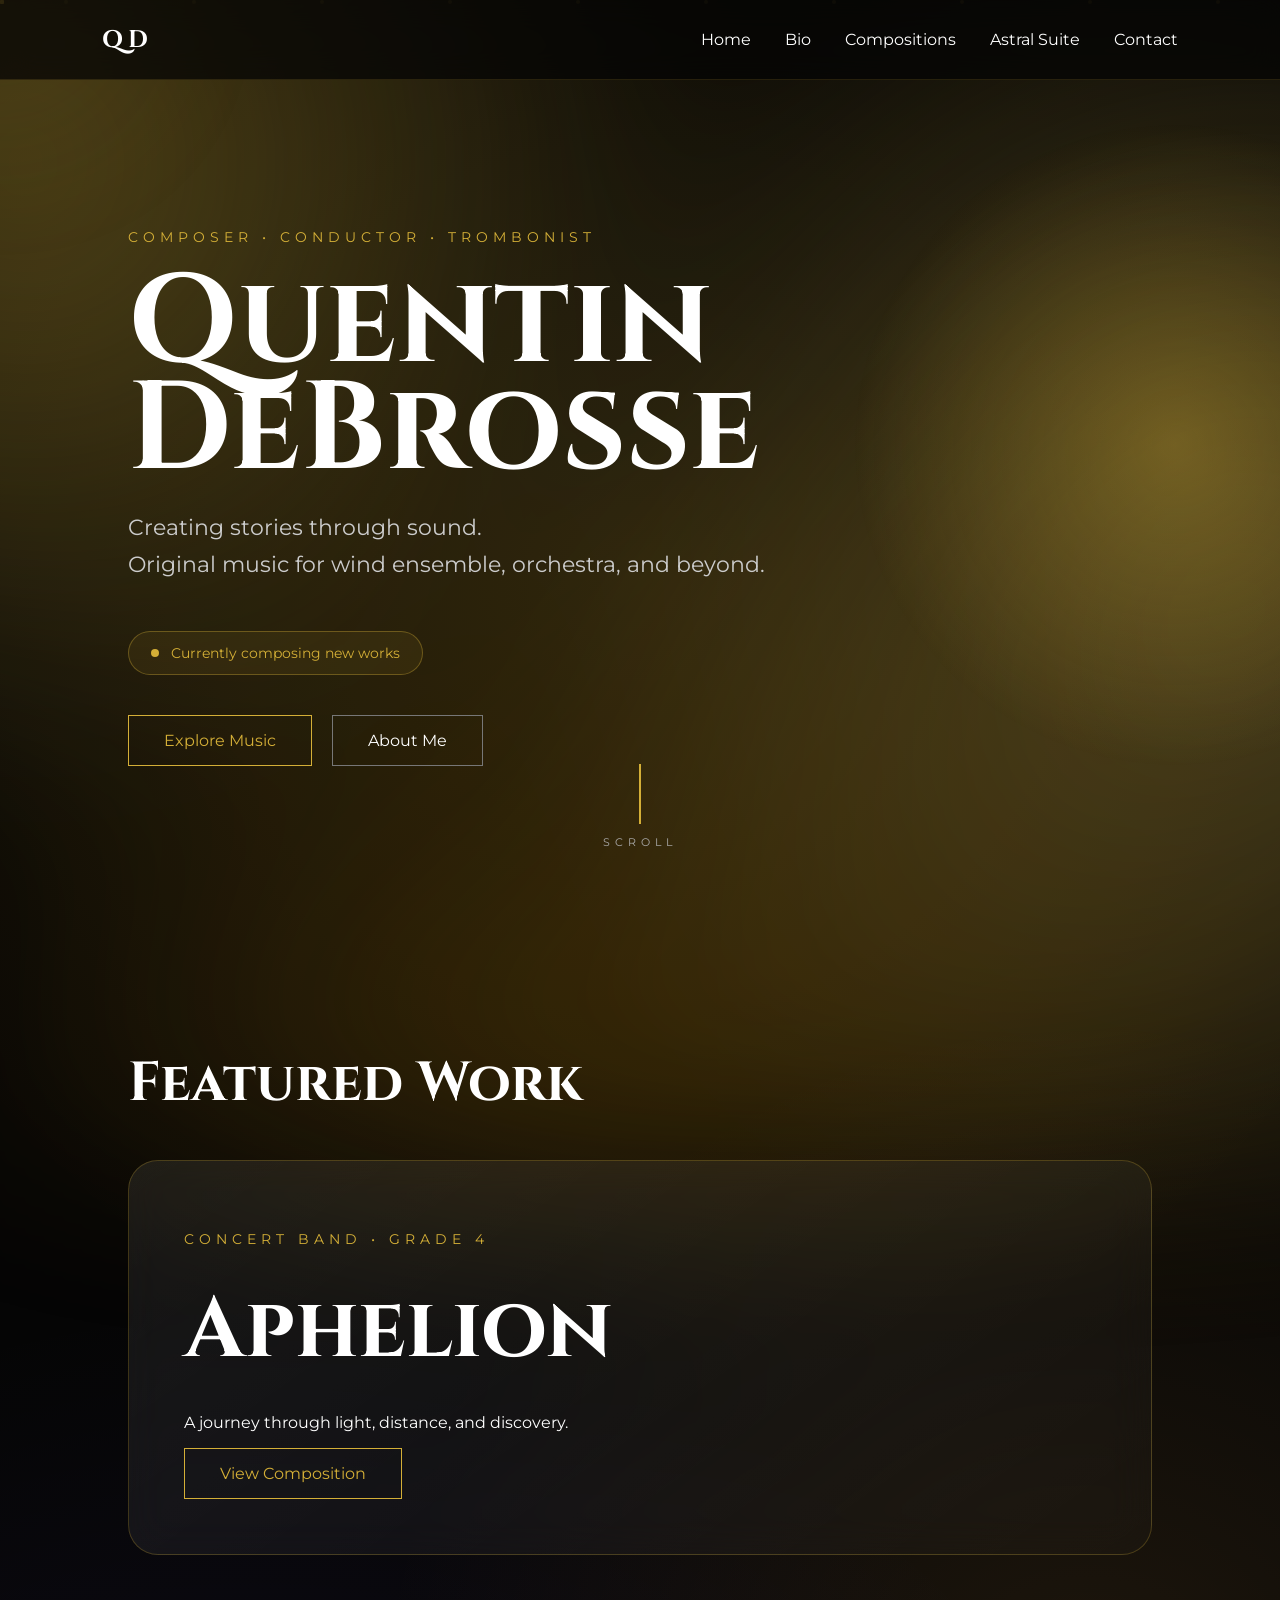
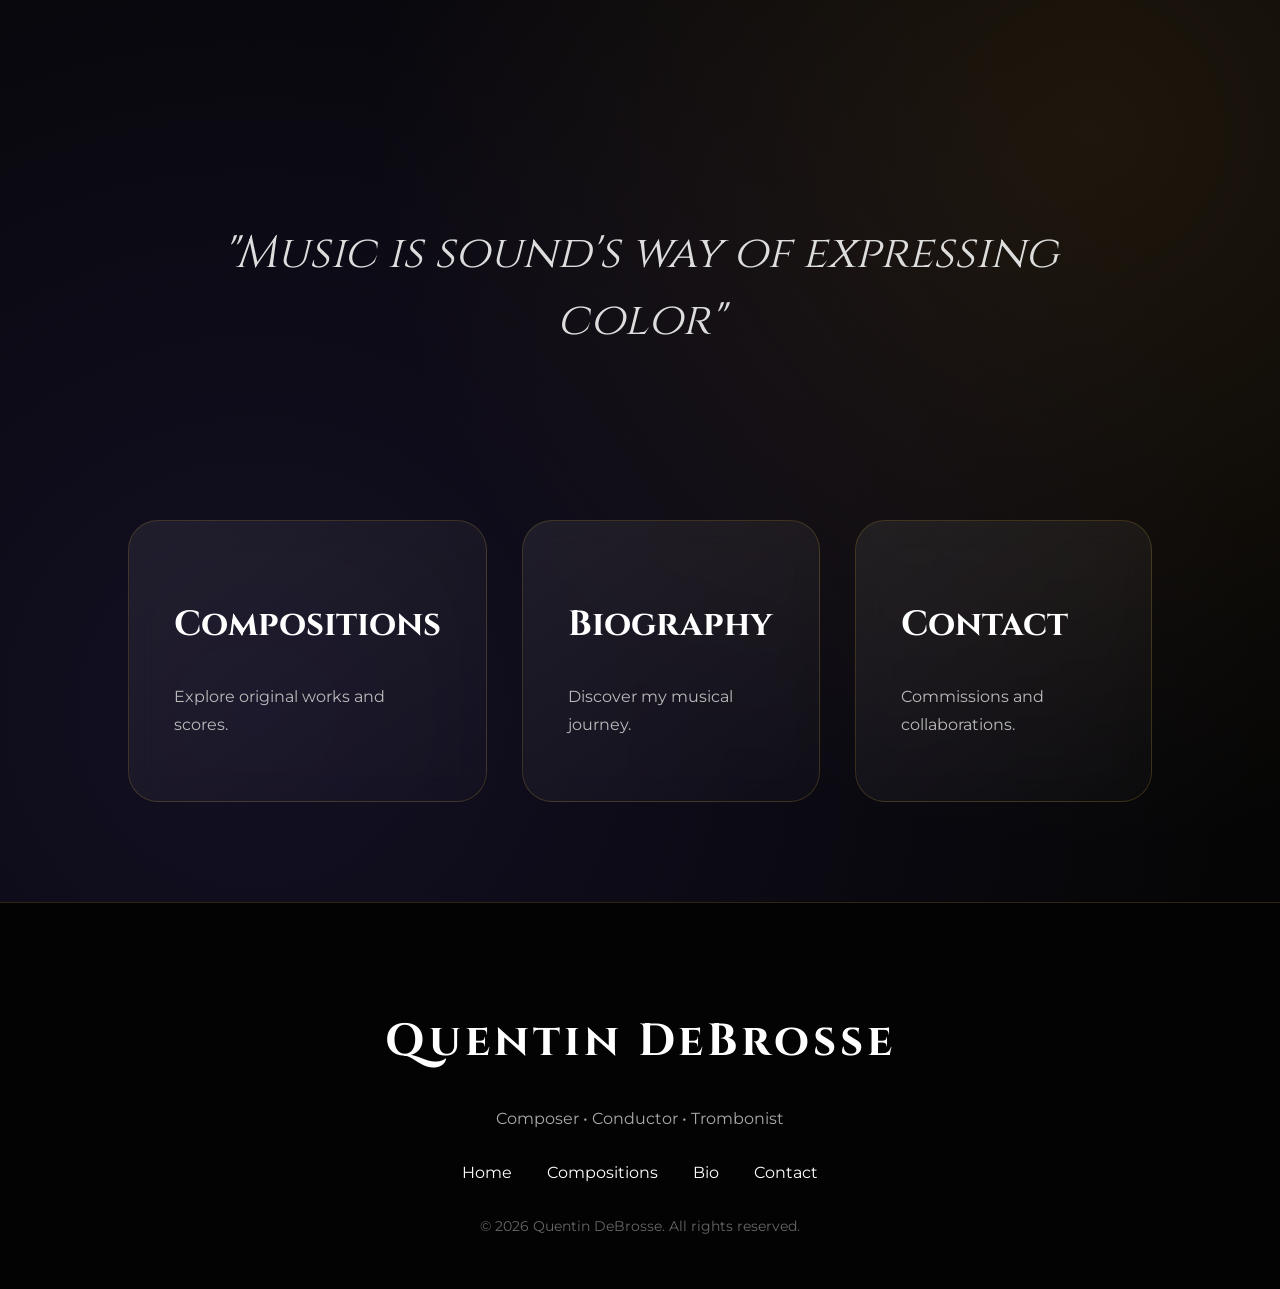
==== commit 1b74809d: "Update index.html" ====
--- a/index.html
+++ b/index.html
@@ -2,6 +2,8 @@
 <html>
 
 <head>
+
+    <meta name="google-site-verification" content="NuVpgg8cR7pKv-qoati-zBsGGiePqB0KEcxnn46p9js" />
 
 <title>Quentin DeBrosse | Composer</title>
 
--- a/style.css
+++ b/style.css
@@ -2742,3 +2742,1202 @@
 
 
 }
+
+.preview-planet{
+
+    background:
+    radial-gradient(circle,#ffd86b,#8a5b00);
+
+    color:white;
+
+    box-shadow:
+    0 0 35px #d4af37,
+    0 0 90px rgba(255,190,50,.5);
+
+}
+
+
+
+.preview-panel{
+
+    border-color:#d4af37;
+
+}
+
+
+
+.preview-panel .locked-message{
+
+    color:#d4af37;
+
+}
+
+/* =========================
+   ASTRAL SUITE LIFE EFFECTS
+========================= */
+
+
+/* Floating celestial atmosphere */
+
+.orbit-section::before{
+
+    content:"";
+
+    position:absolute;
+
+    width:900px;
+    height:900px;
+
+    border-radius:50%;
+
+    background:
+    radial-gradient(
+        circle,
+        rgba(212,175,55,.18),
+        transparent 65%
+    );
+
+    filter:blur(40px);
+
+    animation:
+    cosmicPulse 10s infinite ease-in-out;
+
+    z-index:-1;
+
+}
+
+
+
+@keyframes cosmicPulse{
+
+    0%,100%{
+
+        transform:scale(1);
+        opacity:.5;
+
+    }
+
+    50%{
+
+        transform:scale(1.15);
+        opacity:1;
+
+    }
+
+}
+
+
+
+/* Make planets breathe */
+
+.planet{
+
+    animation:
+    planetFloat 6s infinite ease-in-out;
+
+}
+
+
+
+.planet1{
+
+    animation-delay:0s;
+
+}
+
+
+.planet2{
+
+    animation-delay:1.5s;
+
+}
+
+
+.planet3{
+
+    animation-delay:3s;
+
+}
+
+
+.planet4{
+
+    animation-delay:4.5s;
+
+}
+
+
+.planet5{
+
+    animation-delay:6s;
+
+}
+
+
+
+@keyframes planetFloat{
+
+    0%,100%{
+
+        margin-top:0;
+
+    }
+
+
+    50%{
+
+        margin-top:-12px;
+
+    }
+
+}
+
+
+
+/* Completed planets feel active */
+
+
+.aphelion-planet{
+
+    animation:
+
+    starGlow 4s infinite ease-in-out;
+
+}
+
+
+
+.umbra-planet{
+
+    animation:
+
+    shadowPulse 6s infinite ease-in-out;
+
+}
+
+
+
+@keyframes starGlow{
+
+    0%,100%{
+
+        filter:brightness(1);
+
+    }
+
+
+    50%{
+
+        filter:brightness(1.5);
+
+    }
+
+}
+
+
+
+@keyframes shadowPulse{
+
+    0%,100%{
+
+        filter:brightness(.8);
+
+    }
+
+
+    50%{
+
+        filter:brightness(1.2);
+
+    }
+
+}
+
+
+
+
+
+/* Perihelion preview feels like a sun */
+
+
+.preview-planet{
+
+    animation:
+
+    sunPulse 4s infinite ease-in-out;
+
+}
+
+
+
+@keyframes sunPulse{
+
+
+    0%,100%{
+
+        box-shadow:
+        0 0 30px #ffb347,
+        0 0 70px rgba(255,180,70,.4);
+
+    }
+
+
+    50%{
+
+        box-shadow:
+        0 0 80px #ffd27d,
+        0 0 140px rgba(255,180,70,.7);
+
+    }
+
+
+}
+
+
+
+
+
+/* Movement cards fade like entering a new chapter */
+
+
+.movement-panel.active-panel{
+
+    animation:
+
+    revealMovement .8s ease;
+
+}
+
+
+
+@keyframes revealMovement{
+
+
+    from{
+
+        opacity:0;
+        transform:
+        translateY(50px)
+        scale(.96);
+
+    }
+
+
+    to{
+
+        opacity:1;
+        transform:
+        translateY(0)
+        scale(1);
+
+    }
+
+
+}
+
+
+
+
+
+/* Audio player glow */
+
+.movement-panel audio{
+
+    border-radius:20px;
+
+    box-shadow:
+
+    0 0 30px rgba(212,175,55,.2);
+
+}
+
+
+
+
+
+/* Orbit ring shimmer */
+
+
+.orbit-segment.active{
+
+    animation:
+
+    ringGlow 5s infinite ease-in-out;
+
+}
+
+
+
+@keyframes ringGlow{
+
+
+    0%,100%{
+
+        opacity:.7;
+
+    }
+
+
+    50%{
+
+        opacity:1;
+
+    }
+
+
+}
+
+
+
+
+
+/* Little cinematic hover */
+
+
+.planet:hover span{
+
+    letter-spacing:2px;
+
+    transition:.4s;
+
+}
+
+
+
+/* Smooth page entrance */
+
+
+.suite-hero,
+.orbit-section,
+.movement-display{
+
+    animation:
+
+    pageReveal 1.5s ease;
+
+}
+
+
+
+@keyframes pageReveal{
+
+
+    from{
+
+        opacity:0;
+
+        transform:
+        translateY(30px);
+
+    }
+
+
+    to{
+
+        opacity:1;
+
+        transform:
+        translateY(0);
+
+    }
+
+
+}
+
+/* =========================
+   ASTRAL SUITE ETHEREAL ATMOSPHERE
+========================= */
+
+
+/* Deep space gradient */
+
+body{
+
+    background:
+
+    radial-gradient(
+        circle at 50% 20%,
+        rgba(212,175,55,.12),
+        transparent 35%
+    ),
+
+    radial-gradient(
+        circle at 20% 80%,
+        rgba(120,90,255,.12),
+        transparent 40%
+    ),
+
+    radial-gradient(
+        circle at 85% 60%,
+        rgba(255,180,80,.10),
+        transparent 35%
+    ),
+
+    #050505;
+
+}
+
+
+
+
+
+/* Nebula glow layer */
+
+.ambient-background{
+
+    opacity:.8;
+
+    filter:
+    blur(100px);
+
+}
+
+
+
+
+
+/* Floating cosmic mist */
+
+.orbit-section::after{
+
+    content:"";
+
+    position:absolute;
+
+    inset:0;
+
+    background:
+
+    radial-gradient(
+        circle,
+        rgba(255,255,255,.08) 1px,
+        transparent 2px
+    );
+
+    background-size:80px 80px;
+
+    opacity:.25;
+
+    animation:
+
+    starDrift 40s linear infinite;
+
+    pointer-events:none;
+
+}
+
+
+
+@keyframes starDrift{
+
+    from{
+
+        transform:
+        translateY(0);
+
+    }
+
+
+    to{
+
+        transform:
+        translateY(-120px);
+
+    }
+
+}
+
+
+
+
+
+/* More elegant orbit glow */
+
+.orbit-ring{
+
+    filter:
+
+    drop-shadow(
+        0 0 25px rgba(212,175,55,.35)
+    );
+
+}
+
+
+
+
+
+/* Center title feels like a constellation */
+
+.suite-center h2{
+
+    text-shadow:
+
+    0 0 20px rgba(212,175,55,.5),
+
+    0 0 50px rgba(212,175,55,.25);
+
+}
+
+
+
+
+
+/* Planet halos */
+
+
+.planet::before{
+
+    content:"";
+
+    position:absolute;
+
+    width:180%;
+
+    height:180%;
+
+    border-radius:50%;
+
+    background:
+
+    radial-gradient(
+        circle,
+        rgba(212,175,55,.18),
+        transparent 65%
+    );
+
+    z-index:-1;
+
+    opacity:.5;
+
+}
+
+
+
+
+
+/* More mysterious locked planets */
+
+
+.planet.locked{
+
+    animation:
+
+    mysteryPulse 7s infinite ease-in-out;
+
+}
+
+
+
+@keyframes mysteryPulse{
+
+
+    0%,100%{
+
+        opacity:.5;
+
+    }
+
+
+    50%{
+
+        opacity:.9;
+
+    }
+
+
+}
+
+
+
+
+
+/* Hero text floating */
+
+
+.suite-hero h1{
+
+    animation:
+
+    etherealFloat 8s infinite ease-in-out;
+
+}
+
+
+
+@keyframes etherealFloat{
+
+    0%,100%{
+
+        transform:
+        translateY(0);
+
+    }
+
+
+    50%{
+
+        transform:
+        translateY(-10px);
+
+    }
+
+}
+
+
+
+
+
+/* Gold dust around movement cards */
+
+
+.movement-panel{
+
+    backdrop-filter:
+
+    blur(10px);
+
+    background:
+
+    rgba(20,20,20,.75);
+
+}
+
+/* =========================
+   ASTRAL SUITE TRUE ETHEREAL MODE
+========================= */
+
+
+/* Only affects Astral Suite atmosphere */
+
+.suite-hero,
+.orbit-section,
+.movement-display{
+
+    position:relative;
+    z-index:2;
+
+}
+
+
+
+/* Moving nebula */
+
+body:has(.orbit-section){
+
+    background:
+
+    radial-gradient(
+        ellipse at 50% 30%,
+        rgba(212,175,55,.18),
+        transparent 30%
+    ),
+
+    radial-gradient(
+        ellipse at 20% 70%,
+        rgba(80,60,180,.18),
+        transparent 35%
+    ),
+
+    radial-gradient(
+        ellipse at 90% 80%,
+        rgba(255,150,50,.15),
+        transparent 30%
+    ),
+
+    #030303;
+
+}
+
+
+
+/* Big glowing cosmic aura behind orbit */
+
+.orbit-section::before{
+
+    content:"";
+
+    position:absolute;
+
+    width:1000px;
+    height:1000px;
+
+    left:50%;
+    top:50%;
+
+    transform:
+    translate(-50%,-50%);
+
+
+    background:
+
+    radial-gradient(
+        circle,
+        rgba(212,175,55,.25),
+        rgba(212,175,55,.08) 25%,
+        transparent 65%
+    );
+
+
+    filter:blur(40px);
+
+
+    animation:
+    nebulaBreath 12s infinite ease-in-out;
+
+
+    z-index:-1;
+
+}
+
+
+
+@keyframes nebulaBreath{
+
+    0%,100%{
+
+        opacity:.5;
+        transform:
+        translate(-50%,-50%)
+        scale(1);
+
+    }
+
+
+    50%{
+
+        opacity:1;
+        transform:
+        translate(-50%,-50%)
+        scale(1.25);
+
+    }
+
+}
+
+
+
+/* Floating stars */
+
+.orbit-section::after{
+
+    content:"";
+
+    position:absolute;
+
+    inset:0;
+
+
+    background-image:
+
+    radial-gradient(circle,#fff 1px,transparent 2px),
+    radial-gradient(circle,#d4af37 1px,transparent 2px);
+
+
+    background-size:
+    120px 120px,
+    200px 200px;
+
+
+    opacity:.35;
+
+
+    animation:
+    starField 60s linear infinite;
+
+
+    pointer-events:none;
+
+}
+
+
+
+@keyframes starField{
+
+    from{
+
+        background-position:
+        0 0,
+        0 0;
+
+    }
+
+
+    to{
+
+        background-position:
+        0 -500px,
+        0 -800px;
+
+    }
+
+}
+
+
+
+
+
+/* Make the orbit feel luminous */
+
+.orbit-base{
+
+    stroke:#d4af37;
+
+    opacity:.5;
+
+    filter:
+    drop-shadow(0 0 20px #d4af37);
+
+}
+
+
+
+.orbit-segment.active{
+
+    filter:
+
+    drop-shadow(
+    0 0 20px #d4af37
+    )
+
+    drop-shadow(
+    0 0 50px rgba(212,175,55,.8)
+    );
+
+}
+
+
+
+/* Center feels like a celestial object */
+
+.suite-center{
+
+    animation:
+
+    centerFloat 8s infinite ease-in-out;
+
+}
+
+
+
+@keyframes centerFloat{
+
+    0%,100%{
+
+        transform:
+        translate(-50%,-50%);
+
+    }
+
+
+    50%{
+
+        transform:
+        translate(-50%,-55%);
+
+    }
+
+}
+
+
+
+/* Make planets have atmosphere */
+
+.planet{
+
+    overflow:visible;
+
+}
+
+
+
+.planet::after{
+
+    content:"";
+
+    position:absolute;
+
+    inset:-20px;
+
+
+    border-radius:50%;
+
+
+    background:
+
+    radial-gradient(
+        circle,
+        rgba(212,175,55,.25),
+        transparent 70%
+    );
+
+
+    animation:
+    planetAura 5s infinite ease-in-out;
+
+
+}
+
+
+
+@keyframes planetAura{
+
+    0%,100%{
+
+        transform:scale(.8);
+        opacity:.3;
+
+    }
+
+
+    50%{
+
+        transform:scale(1.3);
+        opacity:.8;
+
+    }
+
+}
+
+/* =========================
+   ASTRAL SUITE NEBULA ENGINE
+========================= */
+
+
+body:has(.orbit-section){
+
+    overflow-x:hidden;
+
+}
+
+
+/* Huge drifting nebula layers */
+
+body:has(.orbit-section)::before,
+body:has(.orbit-section)::after{
+
+    content:"";
+
+    position:fixed;
+
+    inset:-50%;
+
+    z-index:-5;
+
+    pointer-events:none;
+
+}
+
+
+/* Gold nebula */
+
+body:has(.orbit-section)::before{
+
+    background:
+
+    radial-gradient(
+        ellipse at 30% 40%,
+        rgba(212,175,55,.35),
+        transparent 35%
+    ),
+
+    radial-gradient(
+        ellipse at 70% 60%,
+        rgba(255,180,60,.25),
+        transparent 40%
+    ),
+
+    radial-gradient(
+        ellipse at 50% 20%,
+        rgba(255,240,180,.12),
+        transparent 30%
+    );
+
+
+    filter:blur(100px);
+
+
+    animation:
+
+    nebulaMove 25s infinite alternate ease-in-out;
+
+}
+
+
+
+/* Purple cosmic depth */
+
+body:has(.orbit-section)::after{
+
+
+    background:
+
+    radial-gradient(
+        ellipse at 20% 80%,
+        rgba(80,60,200,.25),
+        transparent 40%
+    ),
+
+    radial-gradient(
+        ellipse at 80% 20%,
+        rgba(120,80,255,.18),
+        transparent 35%
+    );
+
+
+    filter:blur(130px);
+
+
+    animation:
+
+    nebulaMove2 35s infinite alternate ease-in-out;
+
+}
+
+
+
+
+
+@keyframes nebulaMove{
+
+
+    0%{
+
+        transform:
+        translate(-5%,-5%)
+        rotate(0deg)
+        scale(1);
+
+
+    }
+
+
+    100%{
+
+        transform:
+        translate(8%,10%)
+        rotate(20deg)
+        scale(1.3);
+
+
+    }
+
+}
+
+
+
+@keyframes nebulaMove2{
+
+
+    0%{
+
+        transform:
+        translate(10%,5%)
+        scale(1);
+
+    }
+
+
+    100%{
+
+        transform:
+        translate(-10%,-10%)
+        scale(1.4);
+
+    }
+
+}
+
+
+
+
+
+
+/* Atmospheric glow around orbit */
+
+
+.orbit-container{
+
+
+    filter:
+
+    drop-shadow(
+        0 0 40px rgba(212,175,55,.25)
+    );
+
+
+}
+
+
+
+
+
+/* Make the whole suite feel suspended */
+
+
+.orbit-section{
+
+
+    animation:
+
+    cosmicFloat 12s infinite ease-in-out;
+
+
+}
+
+
+
+@keyframes cosmicFloat{
+
+
+    0%,100%{
+
+        transform:
+        translateY(0);
+
+    }
+
+
+    50%{
+
+        transform:
+        translateY(-15px);
+
+    }
+
+}
+
+
+
+
+
+/* Cinematic vignette */
+
+body:has(.orbit-section)::marker{
+
+    display:none;
+
+}
+
+
+
+.astral-vignette{
+
+    position:fixed;
+
+    inset:0;
+
+    pointer-events:none;
+
+    z-index:20;
+
+
+    background:
+
+    radial-gradient(
+        circle,
+        transparent 35%,
+        rgba(0,0,0,.65) 100%
+    );
+
+}
